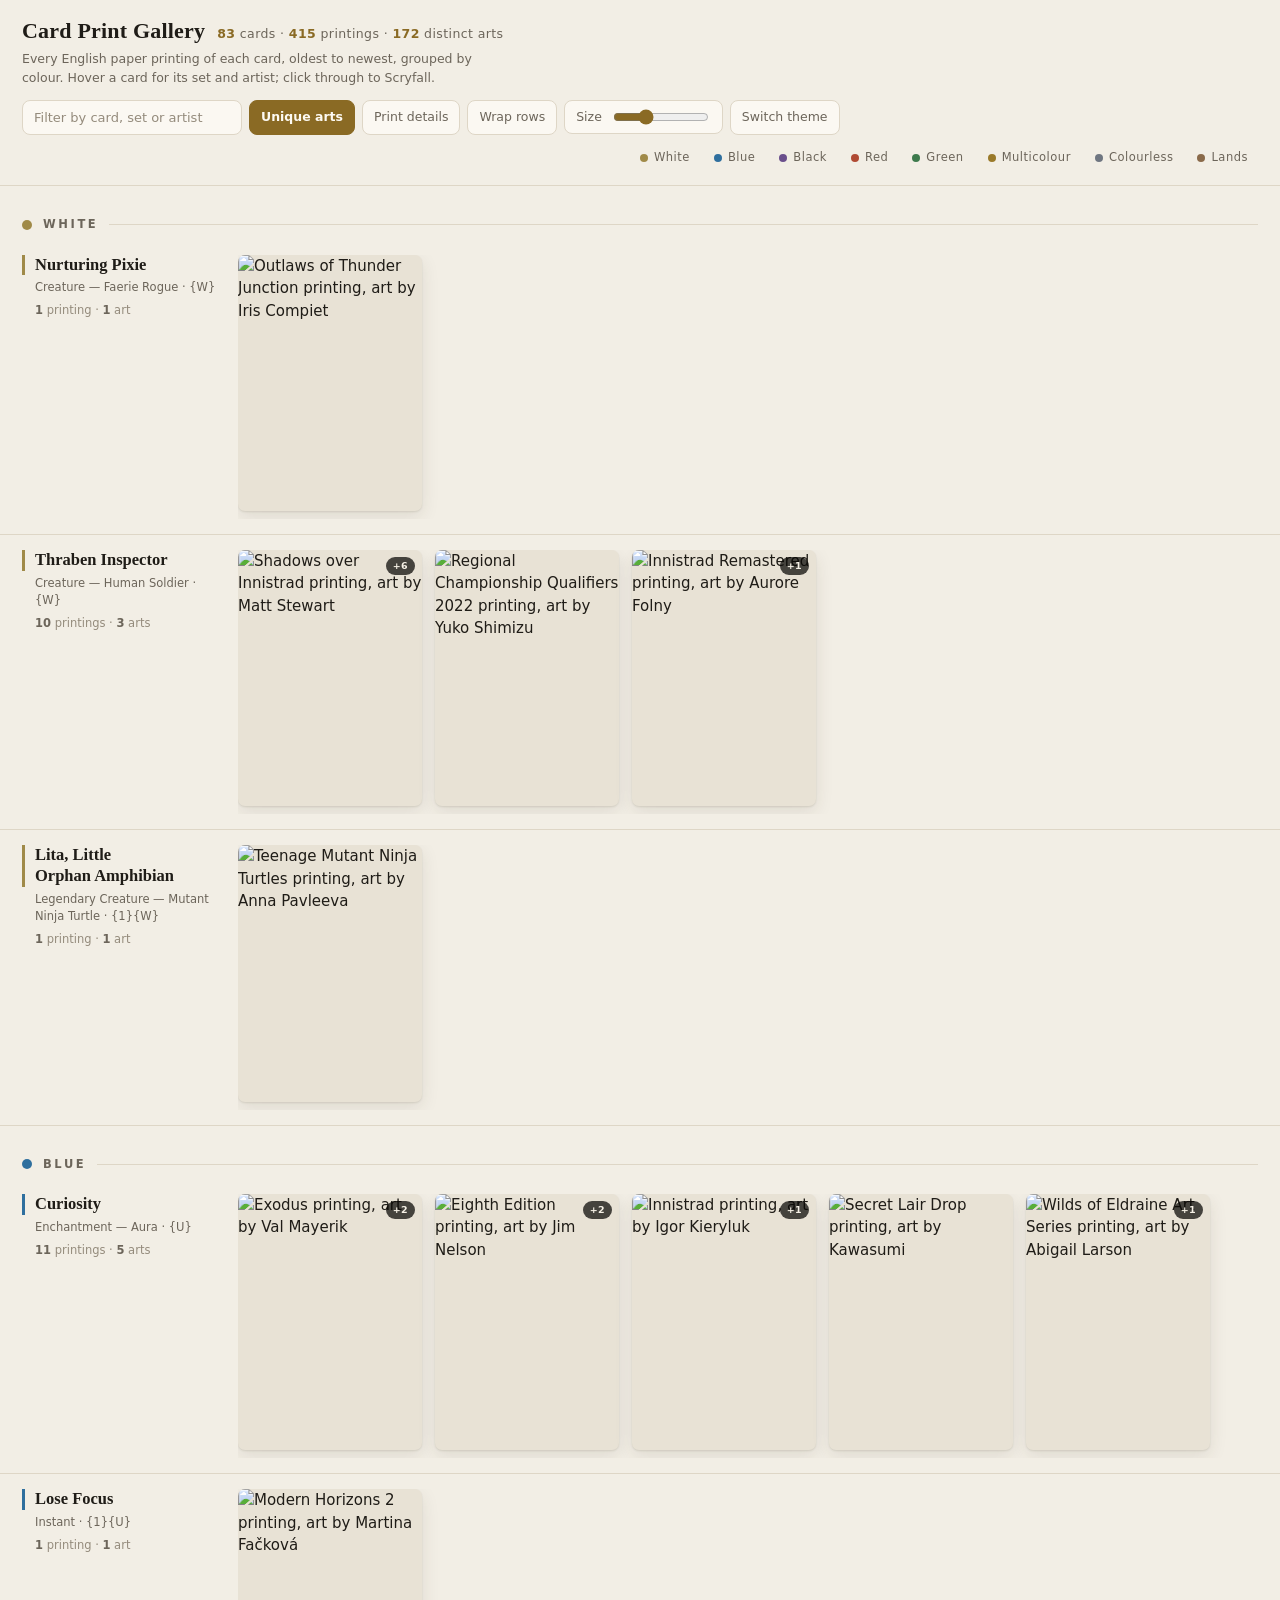
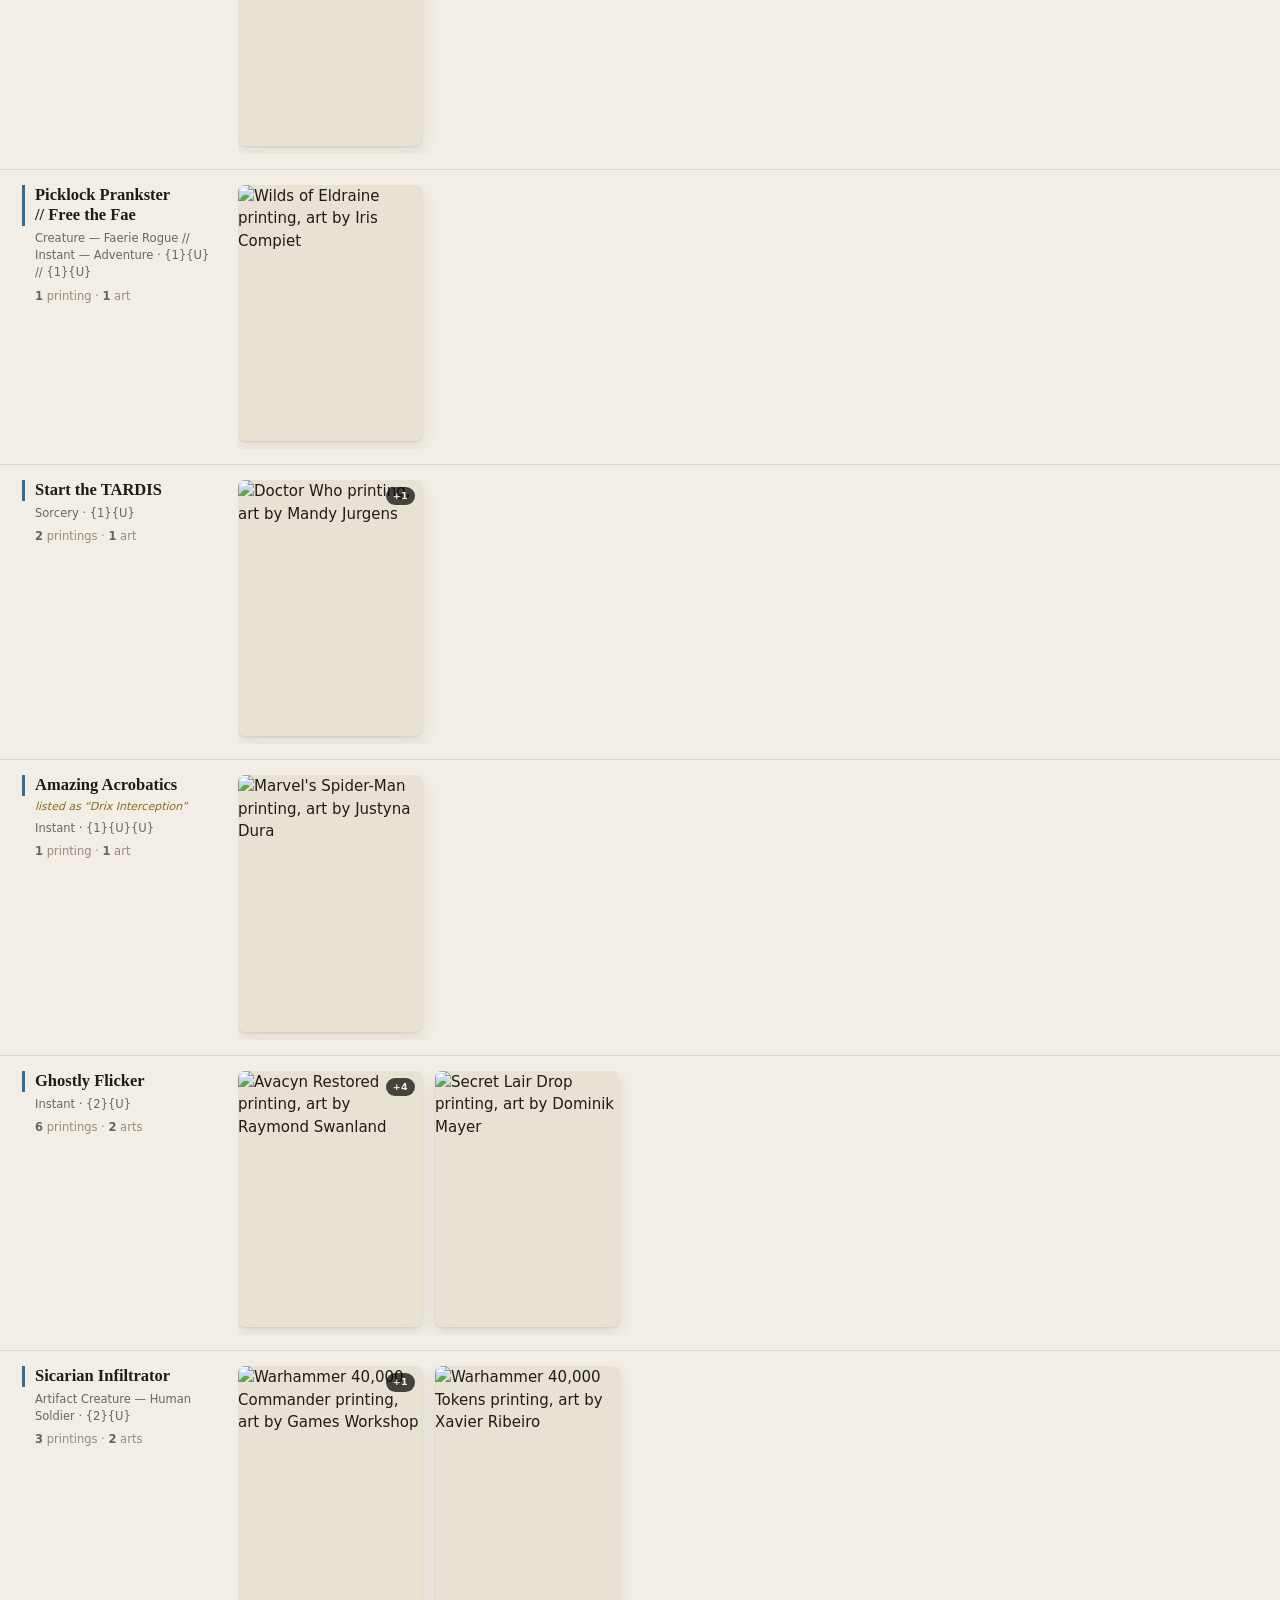
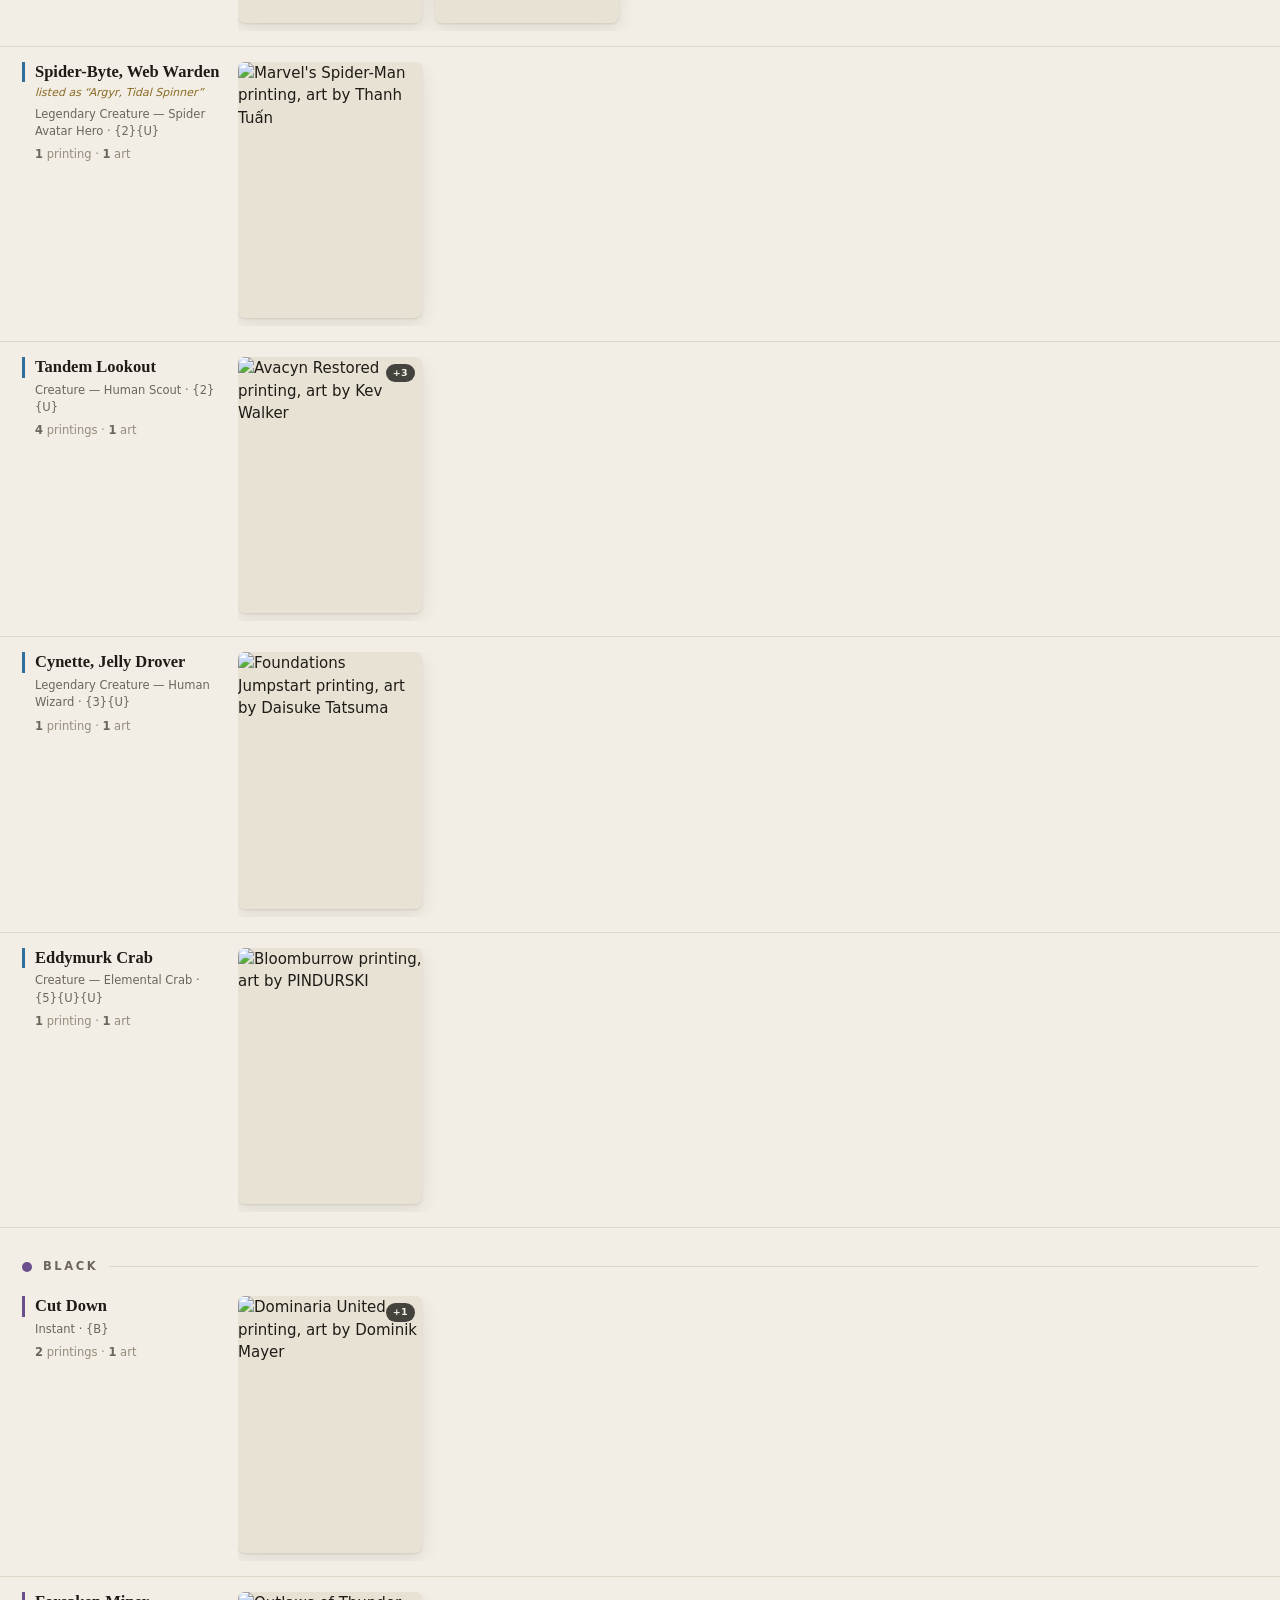
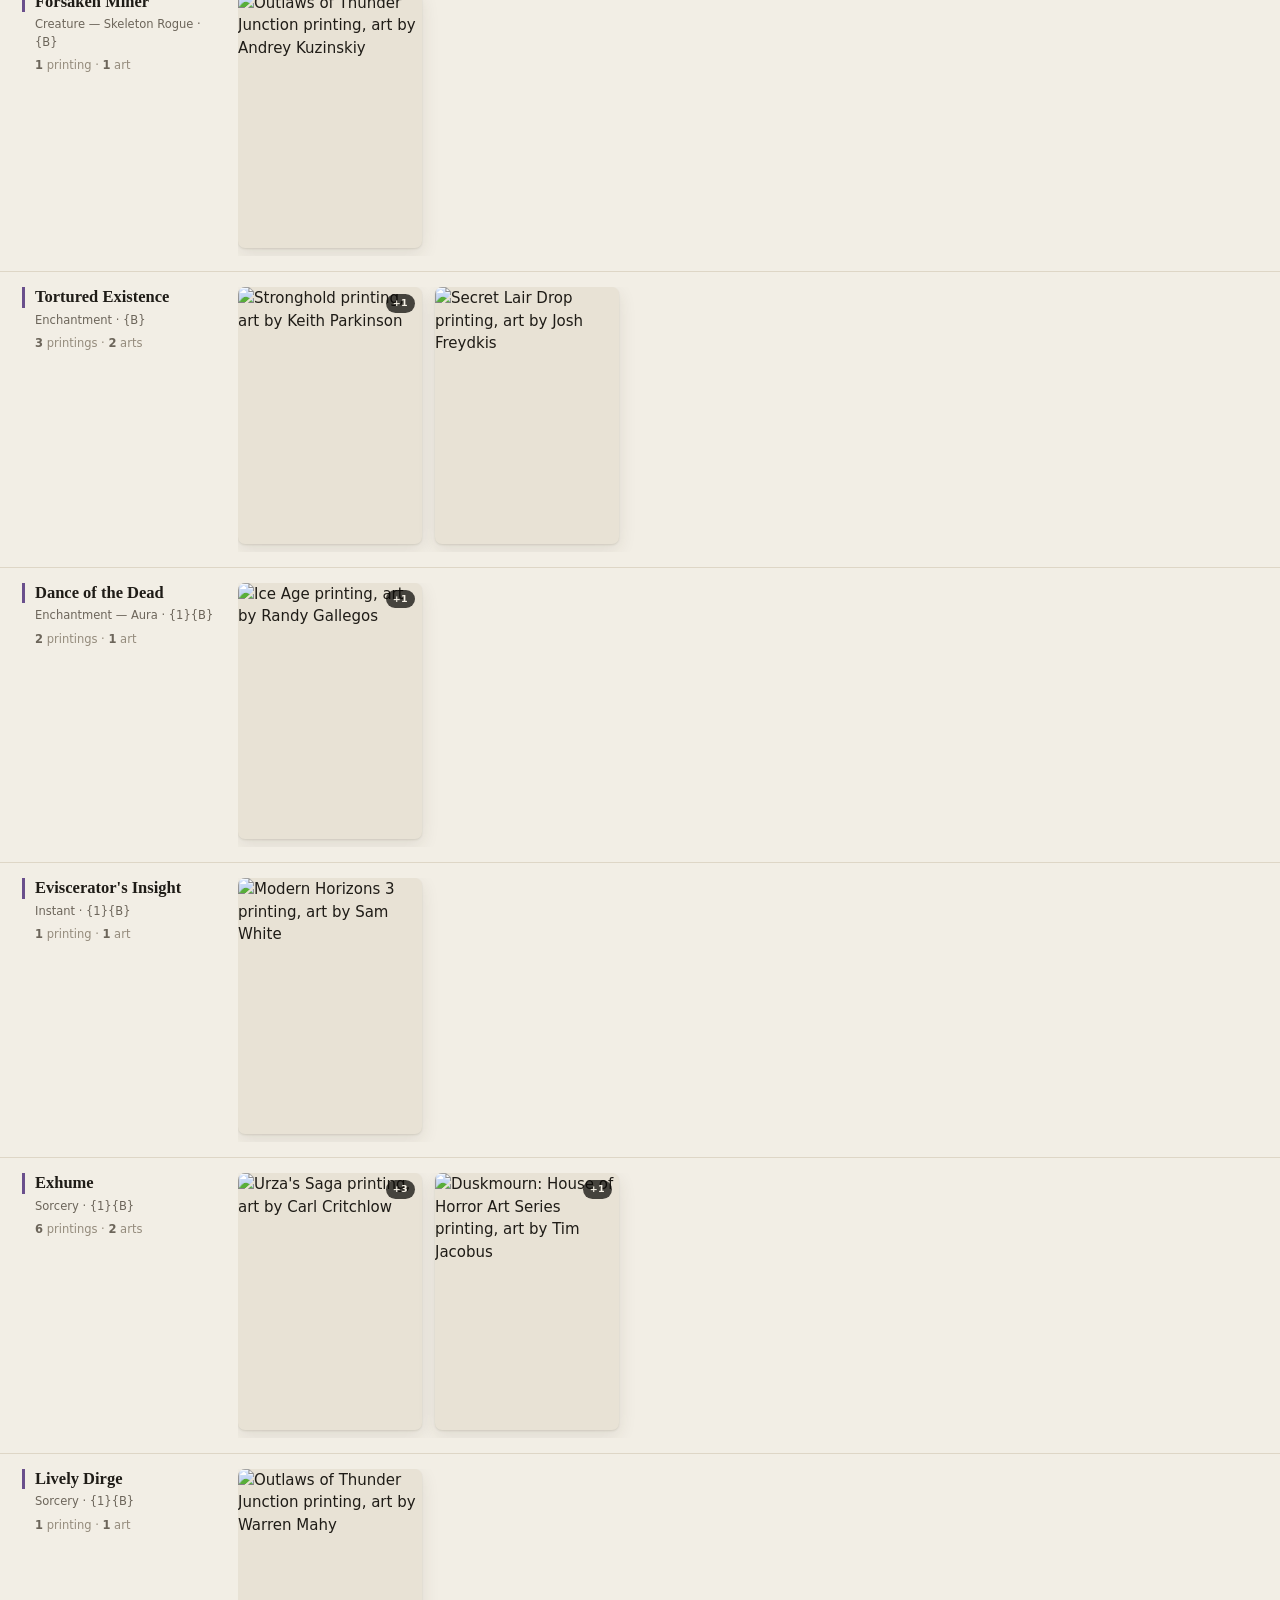
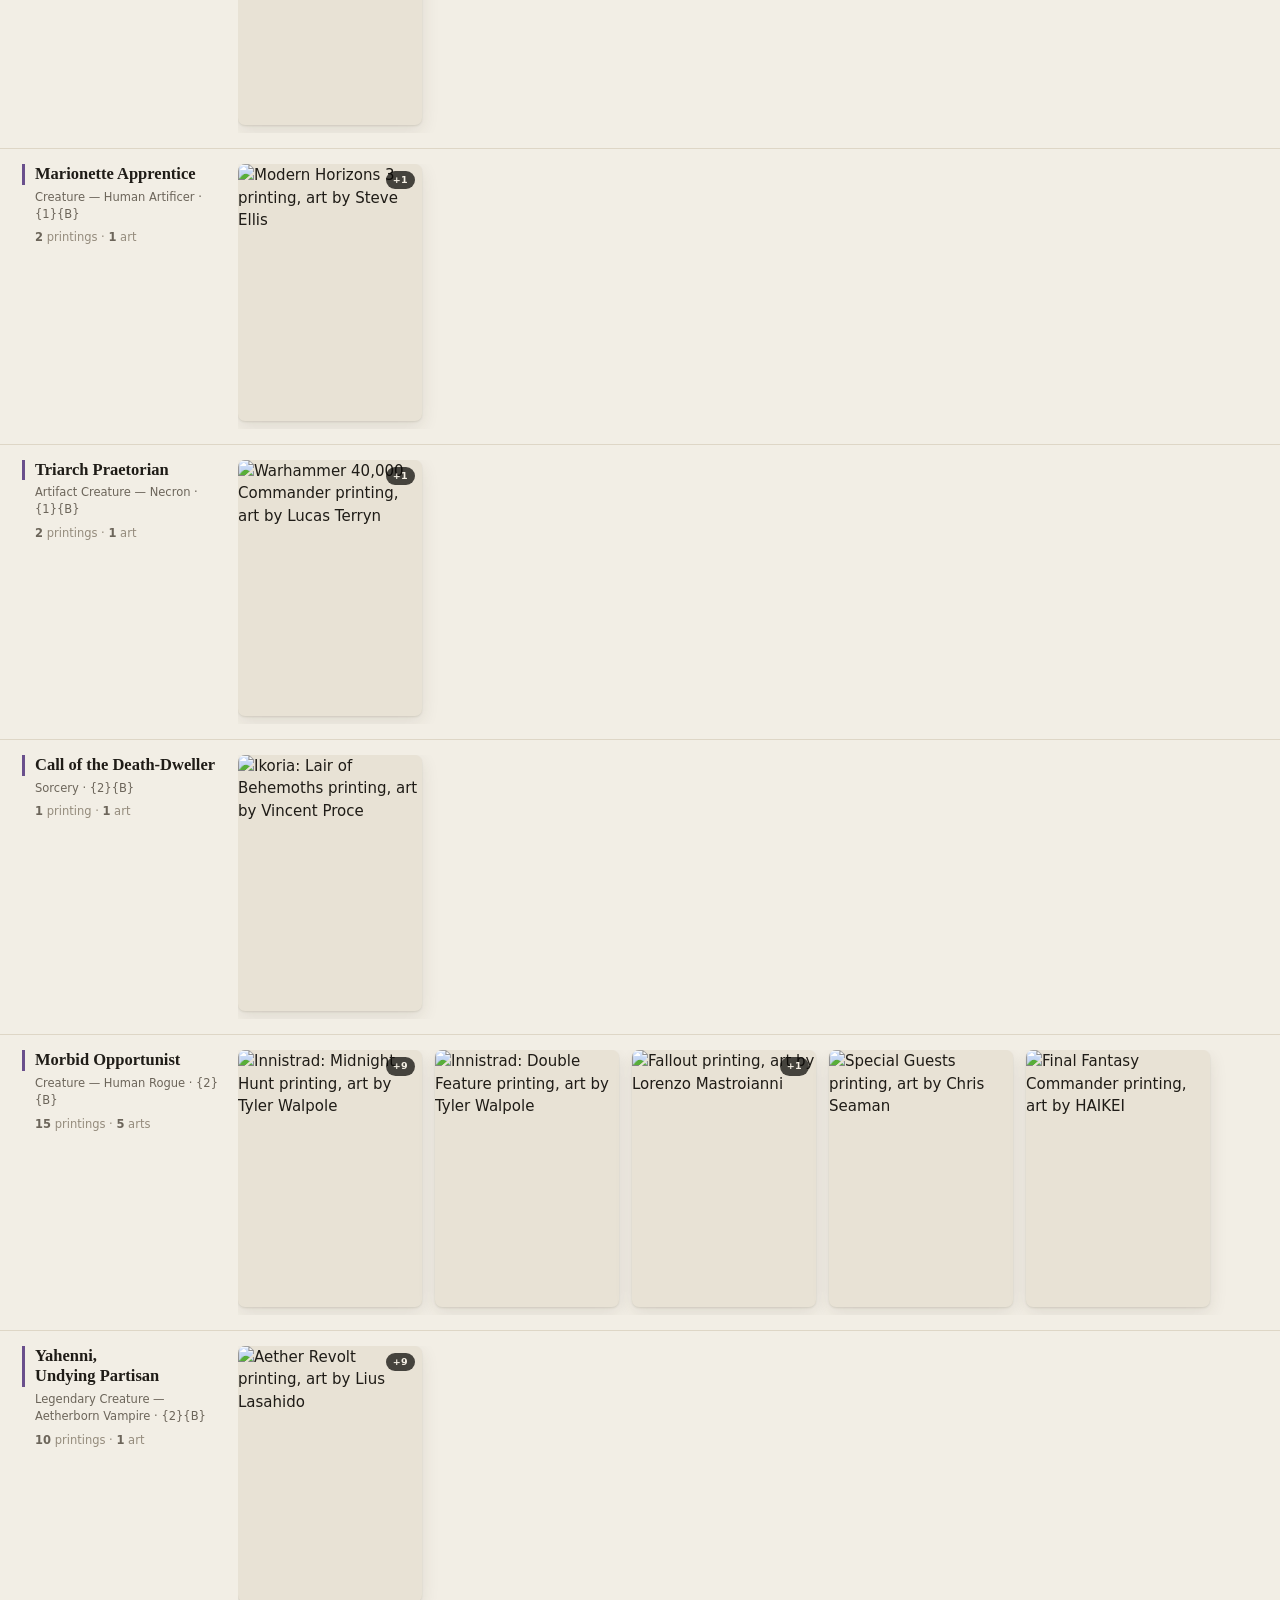
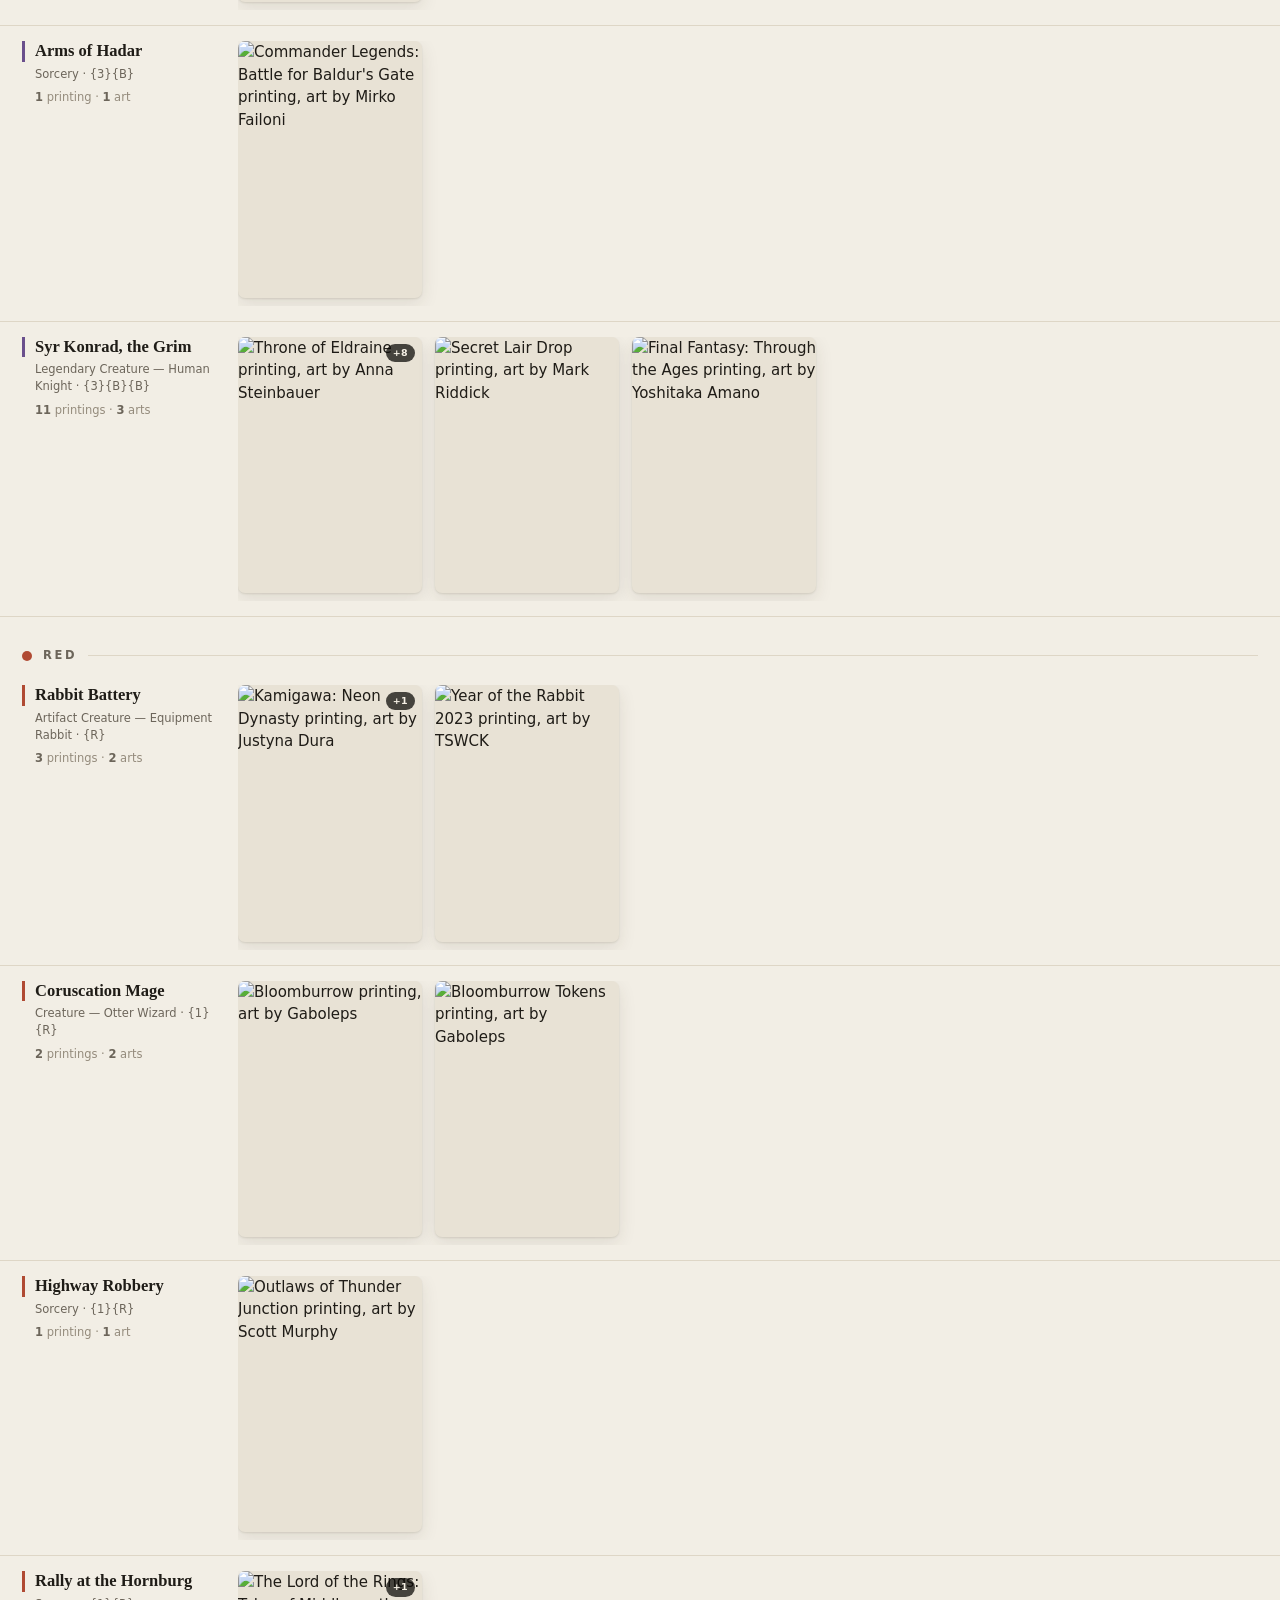
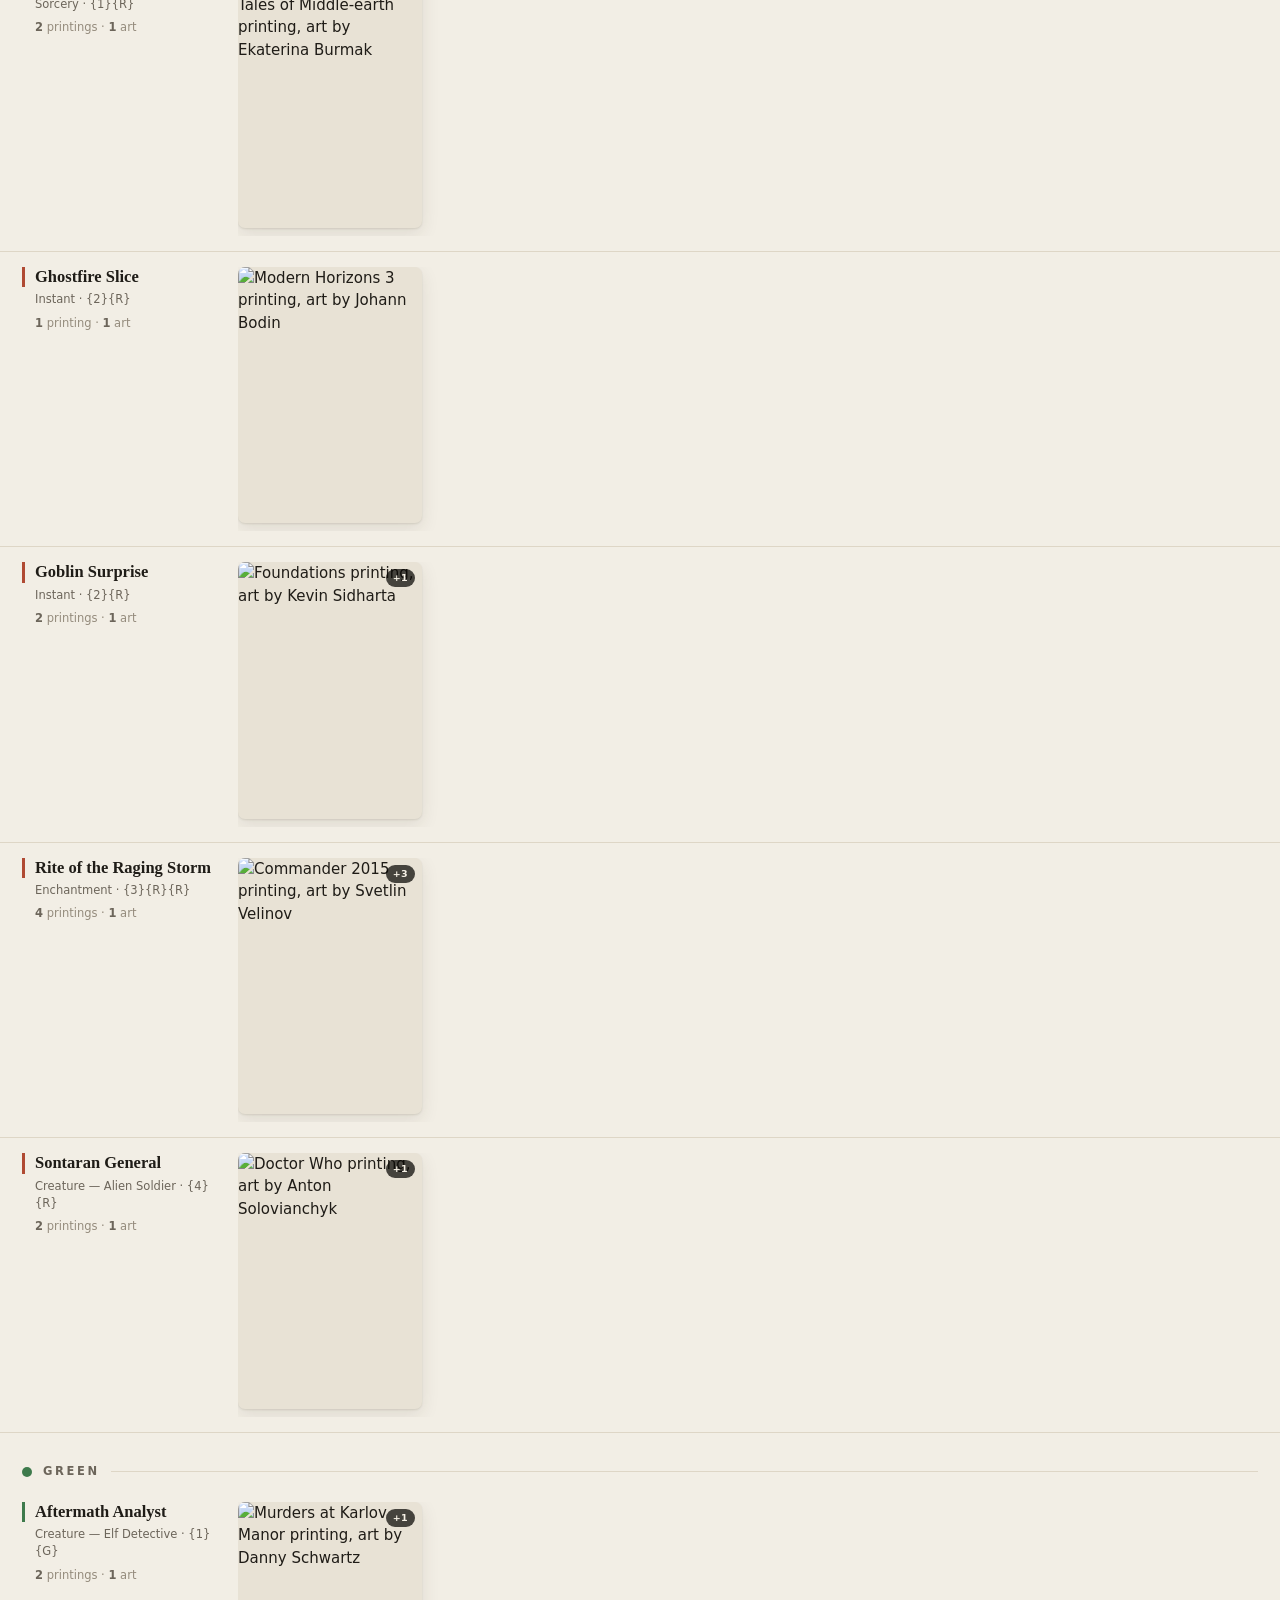
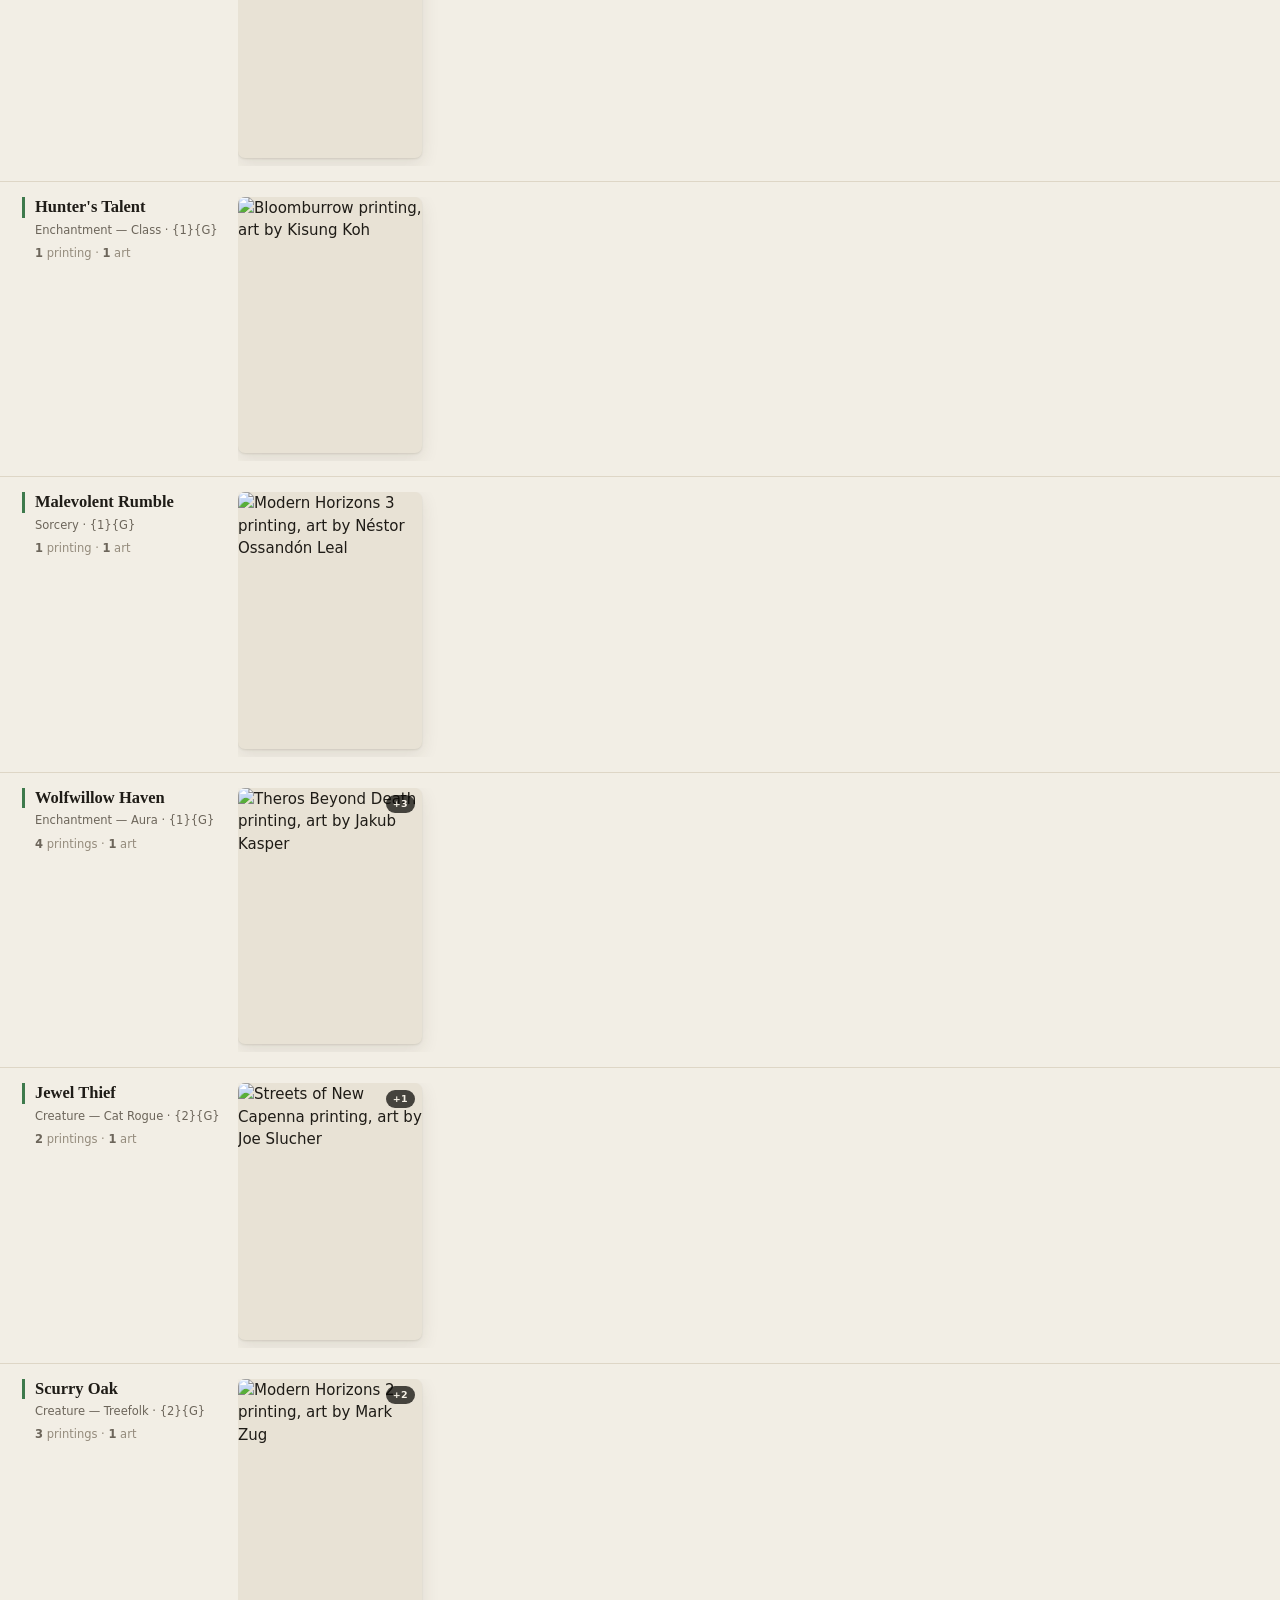
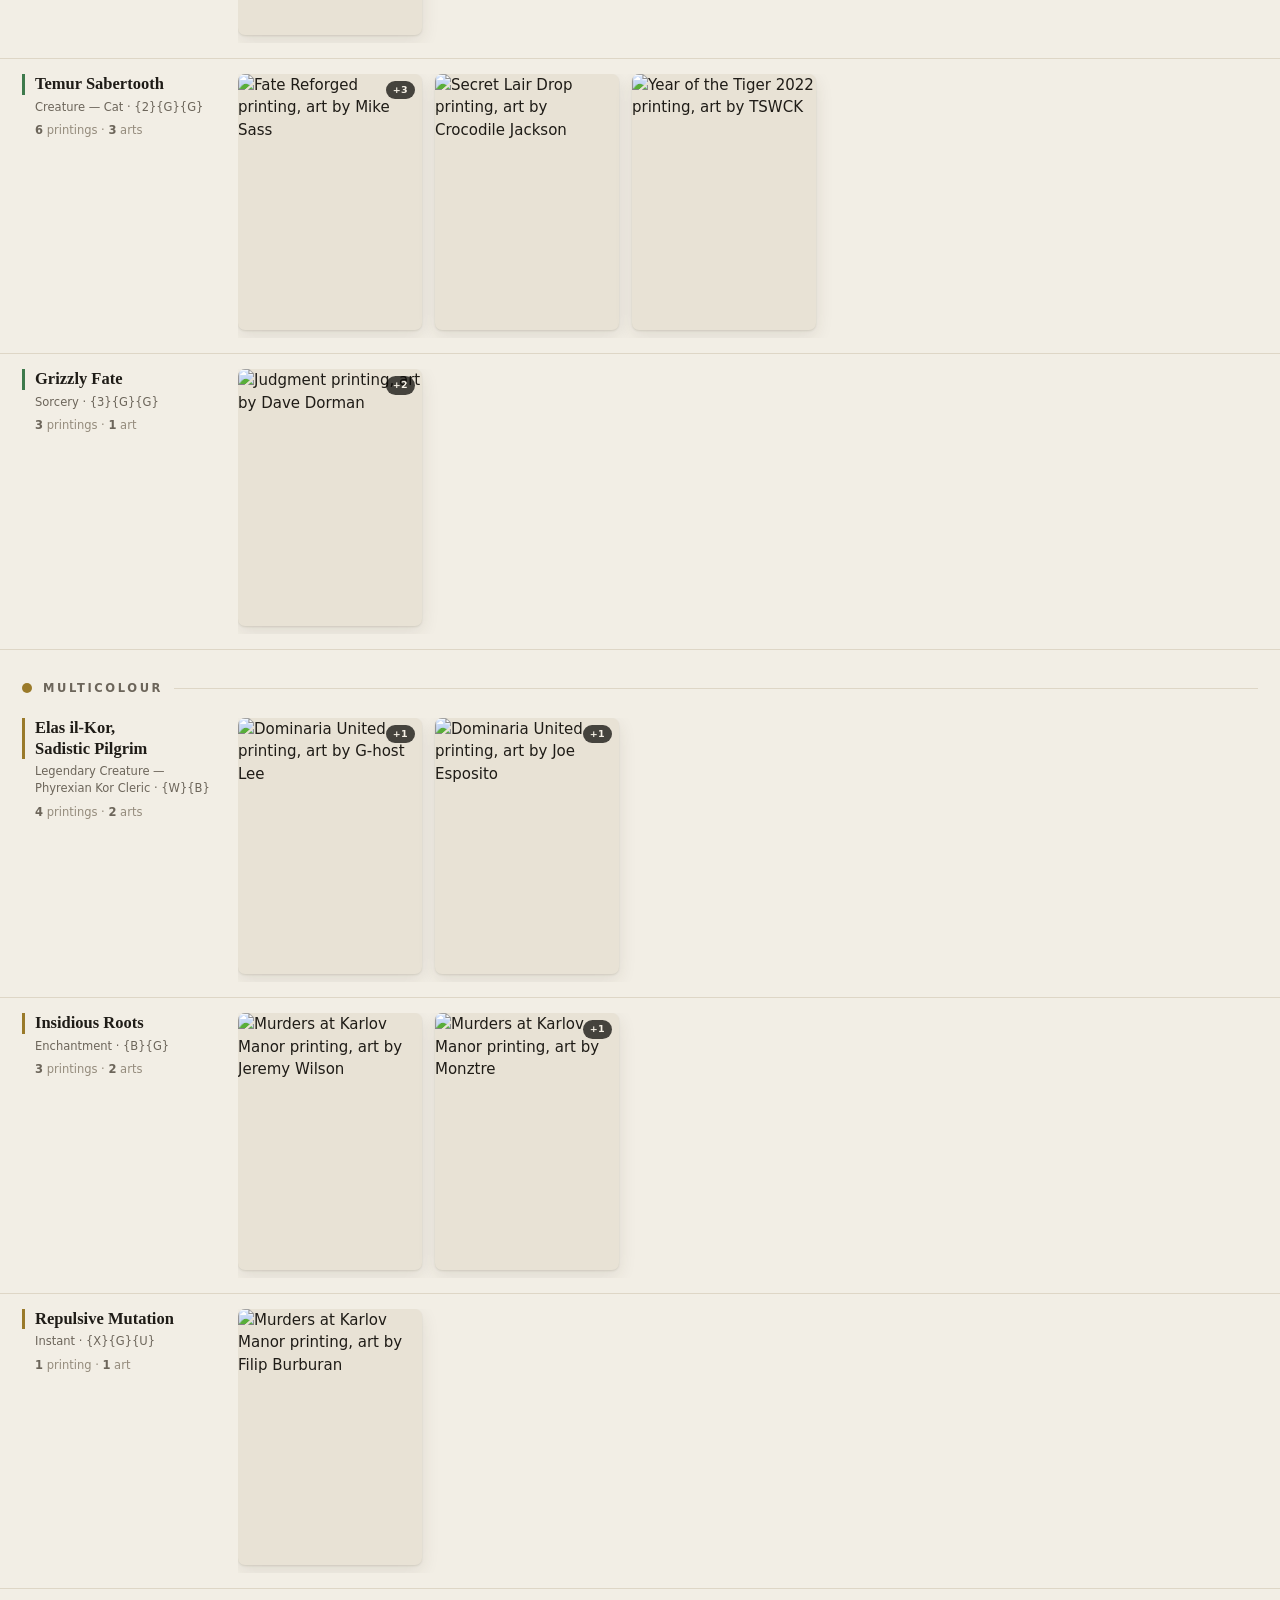
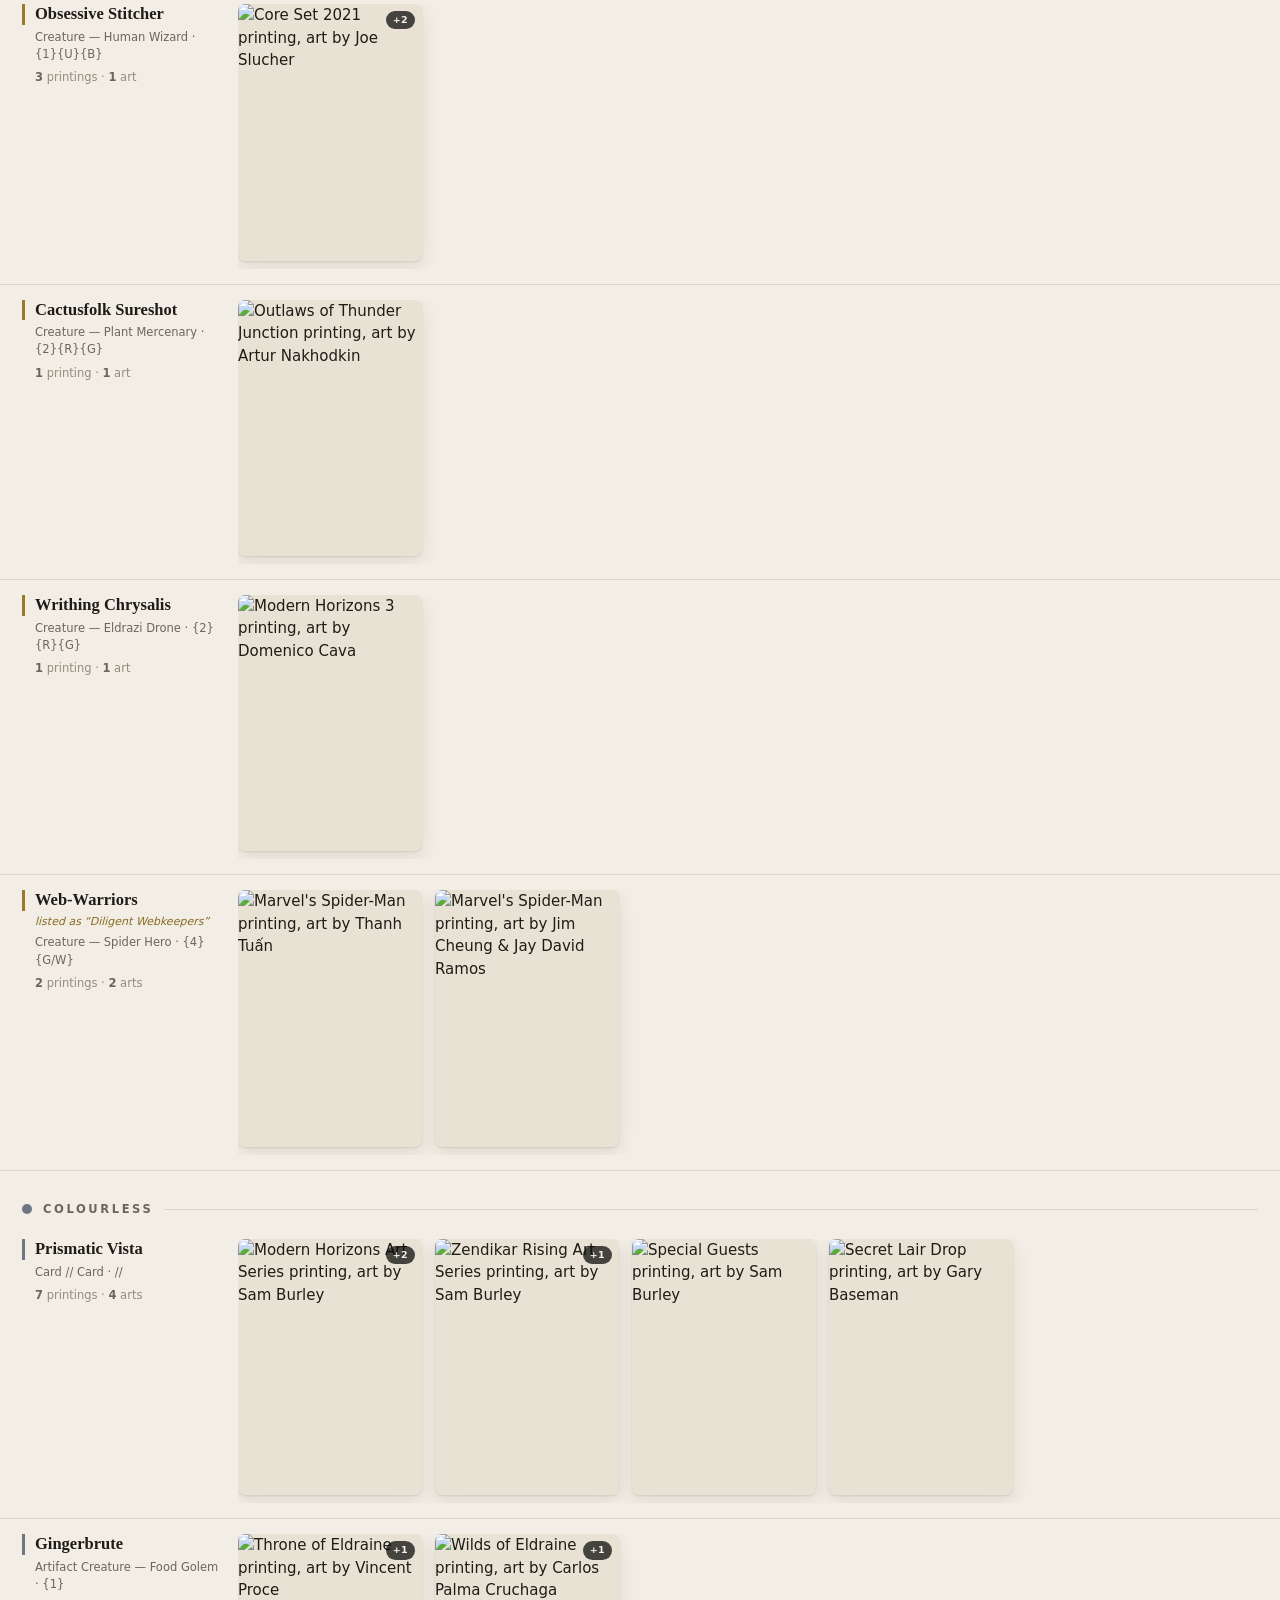
==== index.html @ 7e310cdd "split out parts of file" ====
<!doctype html>
<html lang="en">
<head>
<meta charset="utf-8">
<meta name="viewport" content="width=device-width,initial-scale=1">
<title>Card Print Gallery</title>
<link rel="stylesheet" href="styles.css">
<script type="module" src="js/main.js"></script>
</head>
<body>
<header class="bar">
  <div class="brand">
    <h1>Card Print Gallery</h1>
    <div class="tally" id="tally"></div>
  </div>
  <div class="lede">Every English paper printing of each card, oldest to newest, grouped by colour. Hover a card for its set and artist; click through to Scryfall.</div>
  <div class="controls">
    <input type="search" id="q" class="field" placeholder="Filter by card, set or artist" autocomplete="off" aria-label="Filter cards">
    <button class="tog" id="t-uniq" aria-pressed="true">Unique arts</button>
    <button class="tog" id="t-detail" aria-pressed="false">Print details</button>
    <button class="tog" id="t-wrap" aria-pressed="false">Wrap rows</button>
    <label class="sizer">Size <input type="range" id="size" min="112" max="340" value="184" aria-label="Card size"></label>
    <button class="tog" id="t-theme">Switch theme</button>
    <nav class="nav" id="nav" aria-label="Jump to colour"></nav>
  </div>
</header>
<main id="out"></main>
<div class="note" id="note"></div>
<footer>Card data and images from the <a href="https://scryfall.com">Scryfall</a> API; artwork &copy; Wizards of the Coast and the credited artists. Prices are indicative USD market values at build time.</footer>
</body>
</html>
---- styles.css ----
:root{
  --ground:#f2eee5; --panel:#fbf8f2; --sunk:#e8e2d5; --rule:#ded6c6;
  --ink:#1f1c17; --mid:#6c655a; --faint:#948b7c;
  --accent:#8a6a24; --accent-ink:#fdfaf3;
  --w:#a08a48; --u:#2f6f9e; --b:#6a4f8c; --r:#b04a33; --g:#3e7a4c;
  --m:#9a7a2a; --c:#6f7681; --l:#8a6a4a;
  --tile:184px; --shadow:0 1px 2px rgba(60,48,25,.12), 0 6px 18px rgba(60,48,25,.10);
}
@media (prefers-color-scheme: dark){
  :root:not([data-theme="light"]){
    --ground:#141310; --panel:#1c1a16; --sunk:#232019; --rule:#2f2b23;
    --ink:#efeadf; --mid:#a29a8a; --faint:#797263;
    --accent:#d2ab60; --accent-ink:#1b1710;
    --w:#e2d3a4; --u:#74b2df; --b:#ac8fd6; --r:#e08464; --g:#79c088;
    --m:#e0bd68; --c:#b3bcc7; --l:#c09a70;
    --shadow:0 1px 2px rgba(0,0,0,.5), 0 8px 22px rgba(0,0,0,.45);
  }
}
:root[data-theme="dark"]{
  --ground:#141310; --panel:#1c1a16; --sunk:#232019; --rule:#2f2b23;
  --ink:#efeadf; --mid:#a29a8a; --faint:#797263;
  --accent:#d2ab60; --accent-ink:#1b1710;
  --w:#e2d3a4; --u:#74b2df; --b:#ac8fd6; --r:#e08464; --g:#79c088;
  --m:#e0bd68; --c:#b3bcc7; --l:#c09a70;
  --shadow:0 1px 2px rgba(0,0,0,.5), 0 8px 22px rgba(0,0,0,.45);
}
*{box-sizing:border-box}
body{
  margin:0; background:var(--ground); color:var(--ink);
  font:15px/1.5 "Inter var",system-ui,-apple-system,"Segoe UI",sans-serif;
  font-variant-numeric:tabular-nums;
}
.serif{font-family:"Iowan Old Style","Palatino Linotype",Palatino,"Book Antiqua",Georgia,serif}

/* ---- masthead ---- */
.bar{
  position:sticky; top:0; z-index:30; background:var(--ground);
  border-bottom:1px solid var(--rule); padding:14px 22px 12px;
}
.brand{display:flex; align-items:baseline; gap:12px; flex-wrap:wrap}
h1{
  font-family:"Iowan Old Style","Palatino Linotype",Palatino,Georgia,serif;
  font-size:22px; font-weight:600; margin:0; letter-spacing:.2px; text-wrap:balance;
}
.tally{color:var(--mid); font-size:12.5px; letter-spacing:.4px}
.tally b{color:var(--accent); font-weight:600}
.lede{color:var(--mid); font-size:12.5px; margin-top:3px; max-width:62ch}

.controls{display:flex; flex-wrap:wrap; gap:7px; align-items:center; margin-top:12px}
.field{
  background:var(--panel); border:1px solid var(--rule); color:var(--ink);
  border-radius:8px; padding:7px 11px; font:inherit; font-size:13px; width:220px; outline:none;
}
.field::placeholder{color:var(--faint)}
.field:focus-visible{border-color:var(--accent); box-shadow:0 0 0 3px color-mix(in srgb,var(--accent) 22%,transparent)}
.tog{
  background:var(--panel); border:1px solid var(--rule); color:var(--mid);
  border-radius:8px; padding:7px 11px; font:inherit; font-size:12.5px;
  cursor:pointer; white-space:nowrap;
}
.tog:hover{color:var(--ink); border-color:var(--faint)}
.tog[aria-pressed="true"]{background:var(--accent); border-color:var(--accent); color:var(--accent-ink); font-weight:600}
.tog:focus-visible{outline:2px solid var(--accent); outline-offset:2px}
.sizer{display:flex; gap:9px; align-items:center; background:var(--panel);
  border:1px solid var(--rule); border-radius:8px; padding:6px 11px; font-size:12.5px; color:var(--mid)}
input[type=range]{accent-color:var(--accent); width:96px}
.nav{display:flex; gap:4px; flex-wrap:wrap; margin-left:auto}
.nav a{
  text-decoration:none; font-size:11.5px; letter-spacing:.5px; padding:6px 9px;
  border-radius:7px; color:var(--mid); border:1px solid transparent;
  display:flex; align-items:center; gap:6px;
}
.nav a:hover{color:var(--ink); border-color:var(--rule); background:var(--panel)}
.pip{width:8px; height:8px; border-radius:50%; flex:none}

/* ---- colour sections ---- */
.sect{
  display:flex; align-items:center; gap:11px; margin:0; padding:30px 22px 6px;
  font-size:11.5px; font-weight:600; letter-spacing:2.6px; text-transform:uppercase; color:var(--mid);
}
.sect::after{content:""; flex:1; height:1px; background:var(--rule)}
.sect .pip{width:10px; height:10px}

/* ---- rows ---- */
.row{
  display:grid; grid-template-columns:198px 1fr; gap:18px;
  padding:15px 22px; border-bottom:1px solid var(--rule); align-items:start;
}
.rail{position:sticky; top:126px}
.title{
  font-family:"Iowan Old Style","Palatino Linotype",Palatino,Georgia,serif;
  font-size:16.5px; line-height:1.25; font-weight:600;
  border-left:3px solid var(--hue); padding-left:10px; text-wrap:balance;
}
.aka{color:var(--accent); font-size:11px; padding-left:13px; margin-top:3px; font-style:italic}
.sub{color:var(--mid); font-size:11.5px; padding-left:13px; margin-top:4px}
.count{color:var(--faint); font-size:11.5px; padding-left:13px; margin-top:6px}
.count b{color:var(--mid); font-weight:600}

.strip{
  display:flex; gap:13px; overflow-x:auto; padding-bottom:8px;
  scrollbar-width:thin; scrollbar-color:var(--rule) transparent;
}
.strip::-webkit-scrollbar{height:9px}
.strip::-webkit-scrollbar-thumb{background:var(--rule); border-radius:5px}
body.wrapped .strip{flex-wrap:wrap; overflow-x:visible}

.card{
  flex:none; width:var(--tile); text-decoration:none; color:inherit; display:block;
  border-radius:9px;
}
.card:focus-visible{outline:2px solid var(--accent); outline-offset:3px}
.shot{position:relative; border-radius:calc(var(--tile)/26); overflow:hidden;
  background:var(--sunk); box-shadow:var(--shadow); aspect-ratio:488/680}
.shot img{width:100%; height:100%; display:block; object-fit:cover}
.card:hover .shot{transform:translateY(-3px)}
.shot{transition:transform .14s ease}
@media (prefers-reduced-motion:reduce){.shot{transition:none} .card:hover .shot{transform:none}}

/* hover plate — carries the facts when captions are hidden */
.plate{
  position:absolute; inset:auto 0 0 0; padding:16px 9px 7px;
  background:linear-gradient(to top,rgba(8,6,3,.93),rgba(8,6,3,.72) 55%,transparent);
  color:#f6f1e6; opacity:0; transition:opacity .13s ease; pointer-events:none;
  font-size:11px; line-height:1.35;
}
.card:hover .plate, .card:focus-visible .plate{opacity:1}
body.detailed .plate{display:none}
.plate .p1{font-weight:600; display:flex; gap:6px; align-items:baseline}
.plate .p1 em{font-style:normal; color:#c9bfab; font-weight:400}
.plate .p2{color:#c9bfab; overflow:hidden; text-overflow:ellipsis; white-space:nowrap}

/* caption block — off by default */
.cap{display:none}
body.detailed .cap{display:block; margin-top:7px}
.cap .c1{font-size:12px; font-weight:600; display:flex; gap:6px; align-items:baseline}
.cap .c1 em{font-style:normal; color:var(--faint); font-weight:400}
.cap .c1 .price{margin-left:auto; color:var(--faint); font-weight:400}
.cap .c2, .cap .c3{font-size:10.5px; color:var(--mid); white-space:nowrap; overflow:hidden; text-overflow:ellipsis}
.cap .c3{color:var(--faint)}
.chips{display:flex; gap:3px; flex-wrap:wrap; margin-top:5px}
.chip{
  font-size:9px; letter-spacing:.6px; text-transform:uppercase; padding:2px 5px;
  border-radius:4px; background:var(--sunk); color:var(--mid); border:1px solid var(--rule);
}
.chip.art{background:transparent; border-color:var(--hue); color:var(--hue)}
.dupes{font-size:10.5px; color:var(--faint); margin-top:4px}
body:not(.detailed) .dupes{display:none}
.stack{
  position:absolute; top:7px; right:7px; font-size:9.5px; font-weight:600;
  background:rgba(8,6,3,.72); color:#f6f1e6; border-radius:20px; padding:2px 7px;
  letter-spacing:.3px;
}
body.detailed .stack{display:none}
body.allprints .stack{display:none}

.note{padding:24px 22px 8px; color:var(--mid); font-size:12.5px; max-width:70ch}
.note code{color:var(--r); background:var(--panel); border:1px solid var(--rule);
  padding:1px 6px; border-radius:5px; font-size:11.5px}
footer{padding:10px 22px 56px; color:var(--faint); font-size:11.5px; max-width:70ch}
footer a{color:var(--mid)}
.blank{padding:44px 22px; color:var(--mid)}
@media(max-width:760px){
  .row{grid-template-columns:1fr; gap:9px}
  .rail{position:static}
  .nav{margin-left:0}
  .field{width:100%}
}
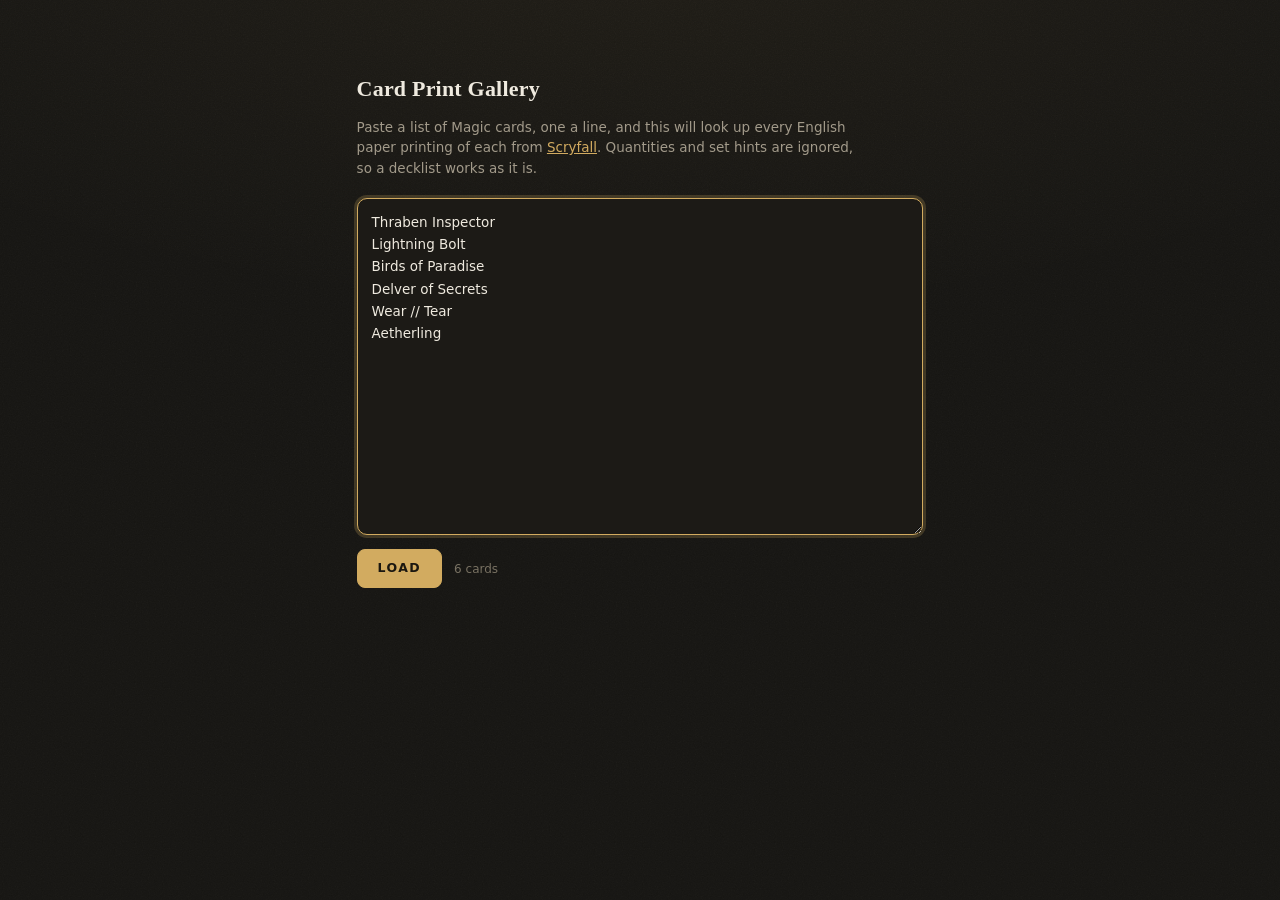
==== commit a5281a3e: "make it dynamiclly load a set" ====
--- a/index.html
+++ b/index.html
@@ -4,28 +4,85 @@
 <meta charset="utf-8">
 <meta name="viewport" content="width=device-width,initial-scale=1">
 <title>Card Print Gallery</title>
+<!-- Scryfall's own CSP guidance, narrowed to what this page actually touches:
+     the API is reached with fetch (connect-src), card images and set symbols
+     come off the *.scryfall.io asset origins, and the symbols are fetched as
+     well as drawn, so that host needs both. 'unsafe-inline' is for style
+     attributes on generated markup, not for a stylesheet. -->
+<meta http-equiv="Content-Security-Policy" content="
+  default-src 'none';
+  connect-src 'self' https://api.scryfall.com https://*.scryfall.io;
+  img-src 'self' https://*.scryfall.io data:;
+  script-src 'self';
+  style-src 'self' 'unsafe-inline';
+  base-uri 'none';
+  form-action 'none'">
 <link rel="stylesheet" href="styles.css">
 <script type="module" src="js/main.js"></script>
 </head>
-<body>
+<body data-view="list" data-state="idle">
+<!-- referenced by set symbols printed at uncommon; SVG fill takes a paint
+     server like this but not a CSS gradient -->
+<svg width="0" height="0" aria-hidden="true" focusable="false" style="position:absolute">
+  <defs>
+    <linearGradient id="silver" x1="0" y1="0" x2="1" y2="0">
+      <stop offset="0" stop-color="#5f686e"/>
+      <stop offset=".22" stop-color="#8e989f"/>
+      <stop offset=".5" stop-color="#dfe6ea"/>
+      <stop offset=".78" stop-color="#8e989f"/>
+      <stop offset="1" stop-color="#5f686e"/>
+    </linearGradient>
+  </defs>
+</svg>
+
+<section class="setup" id="view-list" aria-label="Card list">
+  <h1>Card Print Gallery</h1>
+  <p class="lede">Paste a list of Magic cards, one a line, and this will look up
+    every English paper printing of each from <a href="https://scryfall.com">Scryfall</a>.
+    Quantities and set hints are ignored, so a decklist works as it is.</p>
+  <textarea id="list" class="paste" rows="14" spellcheck="false" autocomplete="off"
+    aria-label="Card names, one a line"
+    placeholder="Thraben Inspector&#10;4 Lightning Bolt&#10;Birds of Paradise (rvr) 172"></textarea>
+  <div class="setup-bar">
+    <button class="go" id="load">Load</button>
+    <span class="count" id="count"></span>
+  </div>
+  <div class="progress" id="progress">
+    <div class="track"><div class="fill" id="bar"></div></div>
+    <div class="phase" id="phase"></div>
+  </div>
+  <div class="report" id="report"></div>
+  <div class="setup-bar" id="after">
+    <button class="go" id="go-on">Continue</button>
+    <span class="count">Load again after editing the list, or carry on with what was found.</span>
+  </div>
+</section>
+
 <header class="bar">
   <div class="brand">
     <h1>Card Print Gallery</h1>
     <div class="tally" id="tally"></div>
+    <button class="tog chev" id="t-bar" aria-expanded="true" aria-controls="controls"
+      aria-label="Hide controls" title="Hide controls">
+      <svg class="i" viewBox="0 0 24 24" aria-hidden="true"><path d="M5 8.5 12 15.5 19 8.5"/></svg>
+    </button>
   </div>
-  <div class="lede">Every English paper printing of each card, oldest to newest, grouped by colour. Hover a card for its set and artist; click through to Scryfall.</div>
-  <div class="controls">
+  <div class="controls" id="controls">
+    <button class="tog" id="edit">
+      <svg class="i" viewBox="0 0 24 24" aria-hidden="true">
+        <path d="M4 20h4.1L19.3 8.8a2.1 2.1 0 0 0-3-3L5.1 17V20Z"/>
+        <path d="M13.8 7.3l3 3"/>
+      </svg>Edit list</button>
     <input type="search" id="q" class="field" placeholder="Filter by card, set or artist" autocomplete="off" aria-label="Filter cards">
     <button class="tog" id="t-uniq" aria-pressed="true">Unique arts</button>
     <button class="tog" id="t-detail" aria-pressed="false">Print details</button>
     <button class="tog" id="t-wrap" aria-pressed="false">Wrap rows</button>
     <label class="sizer">Size <input type="range" id="size" min="112" max="340" value="184" aria-label="Card size"></label>
-    <button class="tog" id="t-theme">Switch theme</button>
     <nav class="nav" id="nav" aria-label="Jump to colour"></nav>
   </div>
 </header>
 <main id="out"></main>
 <div class="note" id="note"></div>
-<footer>Card data and images from the <a href="https://scryfall.com">Scryfall</a> API; artwork &copy; Wizards of the Coast and the credited artists. Prices are indicative USD market values at build time.</footer>
+<footer>Card data and images from the <a href="https://scryfall.com">Scryfall</a> API; artwork &copy; Wizards of the Coast and the credited artists. Prices are indicative USD market values.</footer>
 </body>
 </html>
--- a/styles.css
+++ b/styles.css
@@ -1,50 +1,135 @@
 :root{
-  --ground:#f2eee5; --panel:#fbf8f2; --sunk:#e8e2d5; --rule:#ded6c6;
-  --ink:#1f1c17; --mid:#6c655a; --faint:#948b7c;
-  --accent:#8a6a24; --accent-ink:#fdfaf3;
-  --w:#a08a48; --u:#2f6f9e; --b:#6a4f8c; --r:#b04a33; --g:#3e7a4c;
-  --m:#9a7a2a; --c:#6f7681; --l:#8a6a4a;
-  --tile:184px; --shadow:0 1px 2px rgba(60,48,25,.12), 0 6px 18px rgba(60,48,25,.10);
-}
-@media (prefers-color-scheme: dark){
-  :root:not([data-theme="light"]){
-    --ground:#141310; --panel:#1c1a16; --sunk:#232019; --rule:#2f2b23;
-    --ink:#efeadf; --mid:#a29a8a; --faint:#797263;
-    --accent:#d2ab60; --accent-ink:#1b1710;
-    --w:#e2d3a4; --u:#74b2df; --b:#ac8fd6; --r:#e08464; --g:#79c088;
-    --m:#e0bd68; --c:#b3bcc7; --l:#c09a70;
-    --shadow:0 1px 2px rgba(0,0,0,.5), 0 8px 22px rgba(0,0,0,.45);
-  }
-}
-:root[data-theme="dark"]{
+  color-scheme:dark;
   --ground:#141310; --panel:#1c1a16; --sunk:#232019; --rule:#2f2b23;
   --ink:#efeadf; --mid:#a29a8a; --faint:#797263;
   --accent:#d2ab60; --accent-ink:#1b1710;
   --w:#e2d3a4; --u:#74b2df; --b:#ac8fd6; --r:#e08464; --g:#79c088;
   --m:#e0bd68; --c:#b3bcc7; --l:#c09a70;
-  --shadow:0 1px 2px rgba(0,0,0,.5), 0 8px 22px rgba(0,0,0,.45);
+  --tile:184px; --shadow:0 1px 2px rgba(0,0,0,.5), 0 8px 22px rgba(0,0,0,.45);
+  --shadow-lift:0 6px 14px rgba(0,0,0,.55), 0 20px 44px rgba(0,0,0,.55);
+  /* rarity, as printed on the set symbol. Scryfall ships one flat SVG per set
+     rather than a symbol per rarity, so uncommon fakes its silver foil with a
+     horizontal sheen (the #silver gradient in index.html). */
+  --mythic:#d0561f; --rare:#c2a02c; --common:#171310; --special:#8b5fbf;
+
+  /* A still field of grain, so the ground reads as a surface rather than a
+     flat fill. fractalNoise gives an even film grain; stitchTiles makes the
+     tile seamless, so nothing seams at the 160px repeat. */
+  --grain:url("data:image/svg+xml,%3Csvg xmlns='http://www.w3.org/2000/svg' width='160' height='160'%3E%3Cfilter id='g'%3E%3CfeTurbulence type='fractalNoise' baseFrequency='.85' numOctaves='3' stitchTiles='stitch'/%3E%3CfeColorMatrix type='saturate' values='0'/%3E%3C/filter%3E%3Crect width='100%25' height='100%25' filter='url(%23g)' opacity='.05'/%3E%3C/svg%3E");
+  /* barely-there lift from above, so the field has somewhere to fall away to */
+  --cast:radial-gradient(120% 70% at 50% -8%, rgba(210,171,96,.055), transparent 62%);
 }
 *{box-sizing:border-box}
+/* The environment is pinned to the viewport, not the document, so it holds
+   still while the page scrolls over it. */
+html{
+  background-color:var(--ground);
+  background-image:var(--grain), var(--cast);
+  background-attachment:fixed;
+}
 body{
-  margin:0; background:var(--ground); color:var(--ink);
+  margin:0; background:transparent; color:var(--ink);
   font:15px/1.5 "Inter var",system-ui,-apple-system,"Segoe UI",sans-serif;
   font-variant-numeric:tabular-nums;
 }
 .serif{font-family:"Iowan Old Style","Palatino Linotype",Palatino,"Book Antiqua",Georgia,serif}
 
+/* ---- views ---- */
+/* One document, two states: the list you paste into, and the gallery it
+   builds. The gallery keeps its scroll position and its controls while you go
+   back to the list, so editing is a detour rather than a reload. */
+body[data-view="list"] .bar,
+body[data-view="list"] main,
+body[data-view="list"] .note,
+body[data-view="list"] footer,
+body[data-view="gallery"] .setup{display:none}
+
+/* ---- the list ---- */
+.setup{max-width:64ch; margin:0 auto; padding:8vh 22px 64px}
+.lede{color:var(--mid); font-size:13.5px; margin:12px 0 20px; max-width:58ch}
+.lede a{color:var(--accent)}
+.paste{
+  display:block; width:100%; resize:vertical;
+  background:var(--panel); border:1px solid var(--rule); border-radius:10px;
+  color:var(--ink); font:inherit; font-size:13.5px; line-height:1.65;
+  padding:12px 14px; outline:none;
+}
+.paste::placeholder{color:var(--faint)}
+.paste:focus-visible{border-color:var(--accent); box-shadow:0 0 0 3px color-mix(in srgb,var(--accent) 22%,transparent)}
+.paste:disabled{color:var(--mid); cursor:default}
+
+.setup-bar{display:flex; gap:12px; align-items:center; flex-wrap:wrap; margin-top:14px}
+.go{
+  background:var(--accent); border:1px solid var(--accent); color:var(--accent-ink);
+  border-radius:8px; padding:9px 20px; font:inherit; font-size:12.5px; font-weight:600;
+  letter-spacing:1.4px; text-transform:uppercase; cursor:pointer;
+}
+.go:hover:not(:disabled){filter:brightness(1.08)}
+.go:disabled{opacity:.5; cursor:default}
+.go:focus-visible{outline:2px solid var(--accent); outline-offset:3px}
+.count{color:var(--faint); font-size:12px}
+
+/* ---- progress ---- */
+.progress{margin-top:20px}
+body[data-state="idle"] .progress{display:none}
+.track{height:5px; border-radius:3px; background:var(--sunk); overflow:hidden}
+.fill{height:100%; width:0; background:var(--accent); transition:width .25s ease}
+@media (prefers-reduced-motion:reduce){.fill{transition:none}}
+.phase{margin-top:8px; color:var(--mid); font-size:12px; min-height:1.4em}
+.phase .bad{color:var(--r)}
+
+/* ---- the verdict on each name ---- */
+.report:not(:empty){margin-top:22px}
+.sum{color:var(--mid); font-size:12.5px; margin:0}
+.sum b{color:var(--accent); font-weight:600}
+.checks{list-style:none; margin:10px 0 0; padding:0; display:flex; flex-direction:column; gap:1px}
+.check{
+  display:flex; gap:10px; align-items:center; flex-wrap:wrap;
+  padding:8px 12px; background:var(--panel); border:1px solid var(--rule);
+  font-size:13px;
+}
+.check:first-child{border-radius:8px 8px 0 0}
+.check:last-child{border-radius:0 0 8px 8px}
+.check:only-child{border-radius:8px}
+.check + .check{border-top:0}
+.mark{font-size:13px; width:1em; flex:none; text-align:center}
+.check.alt .mark{color:var(--g)}
+.check.miss .mark{color:var(--r)}
+.check .who{flex:1; min-width:14ch}
+.check .who s{color:var(--faint); text-decoration-color:var(--faint)}
+.check .who b{color:var(--accent); font-weight:600}
+.check .why{color:var(--faint); font-size:12px}
+.check .tog{font-size:11.5px; padding:4px 9px}
+
+/* The way on is only offered once there is something to go on to. */
+#after{display:none}
+body[data-state="done"] #after{display:flex}
+
 /* ---- masthead ---- */
+/* The masthead has to be opaque to cover what scrolls under it, so it repeats
+   the environment. Both are viewport-anchored, so the grain lines up exactly
+   and no flat band appears across the top. */
 .bar{
-  position:sticky; top:0; z-index:30; background:var(--ground);
+  position:sticky; top:0; z-index:30;
+  background-color:var(--ground);
+  background-image:var(--grain), var(--cast);
+  background-attachment:fixed;
   border-bottom:1px solid var(--rule); padding:14px 22px 12px;
 }
 .brand{display:flex; align-items:baseline; gap:12px; flex-wrap:wrap}
+/* the masthead folds down to its title, so the gallery gets the height back */
+.chev{margin-left:auto; align-self:center; padding:6px 8px}
+.chev .i{width:15px; height:15px; transition:rotate .18s ease}
+body.slim .chev .i{rotate:-90deg}
+body.slim .controls{display:none}
+body.slim .bar{padding-bottom:11px}
+@media (prefers-reduced-motion:reduce){.chev .i{transition:none}}
 h1{
   font-family:"Iowan Old Style","Palatino Linotype",Palatino,Georgia,serif;
   font-size:22px; font-weight:600; margin:0; letter-spacing:.2px; text-wrap:balance;
 }
 .tally{color:var(--mid); font-size:12.5px; letter-spacing:.4px}
 .tally b{color:var(--accent); font-weight:600}
-.lede{color:var(--mid); font-size:12.5px; margin-top:3px; max-width:62ch}
 
 .controls{display:flex; flex-wrap:wrap; gap:7px; align-items:center; margin-top:12px}
 .field{
@@ -54,9 +139,15 @@
 .field::placeholder{color:var(--faint)}
 .field:focus-visible{border-color:var(--accent); box-shadow:0 0 0 3px color-mix(in srgb,var(--accent) 22%,transparent)}
 .tog{
+  display:inline-flex; align-items:center; gap:6px;
   background:var(--panel); border:1px solid var(--rule); color:var(--mid);
   border-radius:8px; padding:7px 11px; font:inherit; font-size:12.5px;
   cursor:pointer; white-space:nowrap;
+}
+/* line icons, drawn in whatever colour the control is currently wearing */
+.i{
+  width:13px; height:13px; flex:none; fill:none; stroke:currentColor;
+  stroke-width:1.8; stroke-linecap:round; stroke-linejoin:round;
 }
 .tog:hover{color:var(--ink); border-color:var(--faint)}
 .tog[aria-pressed="true"]{background:var(--accent); border-color:var(--accent); color:var(--accent-ink); font-weight:600}
@@ -64,14 +155,17 @@
 .sizer{display:flex; gap:9px; align-items:center; background:var(--panel);
   border:1px solid var(--rule); border-radius:8px; padding:6px 11px; font-size:12.5px; color:var(--mid)}
 input[type=range]{accent-color:var(--accent); width:96px}
-.nav{display:flex; gap:4px; flex-wrap:wrap; margin-left:auto}
+.nav{display:flex; gap:3px; flex-wrap:wrap; margin-left:auto}
 .nav a{
-  text-decoration:none; font-size:11.5px; letter-spacing:.5px; padding:6px 9px;
-  border-radius:7px; color:var(--mid); border:1px solid transparent;
-  display:flex; align-items:center; gap:6px;
-}
-.nav a:hover{color:var(--ink); border-color:var(--rule); background:var(--panel)}
-.pip{width:8px; height:8px; border-radius:50%; flex:none}
+  text-decoration:none; padding:5px; border-radius:8px;
+  border:1px solid transparent; display:flex; align-items:center;
+}
+.nav a:hover{border-color:var(--rule); background:var(--panel)}
+/* mana symbols come coloured, so they are drawn rather than tinted. The two
+   categories with no symbol of their own — multicolour and lands — take a
+   plain disc in the same gold and brown the rest of the page uses for them. */
+.pip{width:17px; height:17px; border-radius:50%; flex:none; display:block}
+.sect .pip{width:20px; height:20px}
 
 /* ---- colour sections ---- */
 .sect{
@@ -79,43 +173,71 @@
   font-size:11.5px; font-weight:600; letter-spacing:2.6px; text-transform:uppercase; color:var(--mid);
 }
 .sect::after{content:""; flex:1; height:1px; background:var(--rule)}
-.sect .pip{width:10px; height:10px}
 
 /* ---- rows ---- */
 .row{
   display:grid; grid-template-columns:198px 1fr; gap:18px;
   padding:15px 22px; border-bottom:1px solid var(--rule); align-items:start;
 }
-.rail{position:sticky; top:126px}
+/* the masthead's height is measured into --bar, so the rail keeps clear of it
+   whether the controls are showing, collapsed, or wrapped onto another line */
+.rail{position:sticky; top:calc(var(--bar, 126px) + 12px)}
 .title{
   font-family:"Iowan Old Style","Palatino Linotype",Palatino,Georgia,serif;
   font-size:16.5px; line-height:1.25; font-weight:600;
   border-left:3px solid var(--hue); padding-left:10px; text-wrap:balance;
 }
 .aka{color:var(--accent); font-size:11px; padding-left:13px; margin-top:3px; font-style:italic}
-.sub{color:var(--mid); font-size:11.5px; padding-left:13px; margin-top:4px}
-.count{color:var(--faint); font-size:11.5px; padding-left:13px; margin-top:6px}
-.count b{color:var(--mid); font-weight:600}
+
+/* ---- set symbols ---- */
+.sets{display:flex; flex-wrap:wrap; gap:9px; padding-left:13px; margin-top:11px}
+.sym{position:relative; display:block; width:24px; height:24px; --rar:var(--common)}
+.sym.r-mythic{--rar:var(--mythic)}
+.sym.r-rare{--rar:var(--rare)}
+.sym.r-common{--rar:var(--common)}
+.sym.r-special{--rar:var(--special)}
+.ico{display:block; width:100%; height:100%}
+.ico path{fill:var(--rar)}
+/* the silver sheen lives in the gradient def in index.html, since SVG fill
+   cannot take a CSS gradient */
+.sym.r-uncommon .ico path{fill:url(#silver)}
+/* common is near-black, so it alone is edged in white to lift it off the ground.
+   The shadow is repeated because each pass applies to the previous one's result,
+   compounding a faint 0.5px halo into a legible edge. */
+.sym.r-common .ico{
+  filter:drop-shadow(0 0 2px #fff);
+}
+.sym::after{
+  content:attr(data-set); position:absolute; bottom:calc(100% + 7px); left:50%; translate:-50% 0;
+  background:rgba(8,6,3,.94); color:#f6f1e6; border-radius:5px; padding:4px 8px;
+  font-size:10.5px; letter-spacing:.2px; white-space:nowrap; text-transform:capitalize;
+  opacity:0; pointer-events:none; transition:opacity .1s ease; z-index:20;
+}
+.sym:hover::after{opacity:1}
+@media (prefers-reduced-motion:reduce){.sym::after{transition:none}}
 
 .strip{
-  display:flex; gap:13px; overflow-x:auto; padding-bottom:8px;
+  display:flex; gap:13px; overflow-x:auto; padding:9px 0 12px; margin-top:-9px;
   scrollbar-width:thin; scrollbar-color:var(--rule) transparent;
 }
 .strip::-webkit-scrollbar{height:9px}
 .strip::-webkit-scrollbar-thumb{background:var(--rule); border-radius:5px}
 body.wrapped .strip{flex-wrap:wrap; overflow-x:visible}
 
+/* corner radius tracks the size slider: 6px at its 112px minimum, 16px at 340px */
 .card{
   flex:none; width:var(--tile); text-decoration:none; color:inherit; display:block;
-  border-radius:9px;
+  --radius:calc(6px + (var(--tile) - 112px) * 0.0439);
+  border-radius:var(--radius);
 }
 .card:focus-visible{outline:2px solid var(--accent); outline-offset:3px}
-.shot{position:relative; border-radius:calc(var(--tile)/26); overflow:hidden;
+.shot{position:relative; border-radius:var(--radius); overflow:hidden;
   background:var(--sunk); box-shadow:var(--shadow); aspect-ratio:488/680}
 .shot img{width:100%; height:100%; display:block; object-fit:cover}
-.card:hover .shot{transform:translateY(-3px)}
-.shot{transition:transform .14s ease}
-@media (prefers-reduced-motion:reduce){.shot{transition:none} .card:hover .shot{transform:none}}
+/* hover deepens the shadow only — the tile holds its size and place */
+.shot{transition:box-shadow .16s ease}
+.card:hover .shot{box-shadow:var(--shadow-lift)}
+@media (prefers-reduced-motion:reduce){.shot{transition:none}}
 
 /* hover plate — carries the facts when captions are hidden */
 .plate{
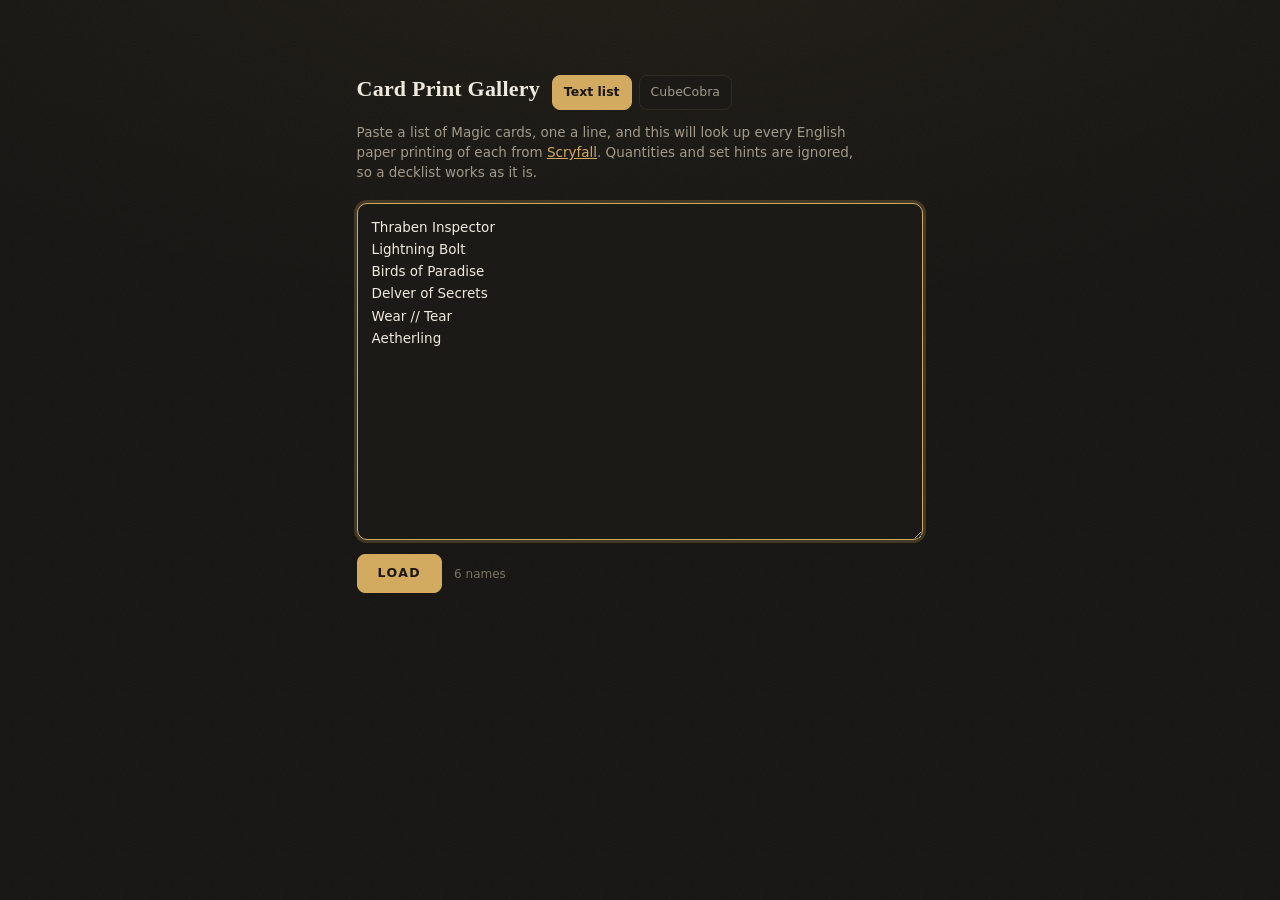
==== commit 5d8d5596: "cube cobra" ====
--- a/index.html
+++ b/index.html
@@ -11,7 +11,8 @@
      attributes on generated markup, not for a stylesheet. -->
 <meta http-equiv="Content-Security-Policy" content="
   default-src 'none';
-  connect-src 'self' https://api.scryfall.com https://*.scryfall.io;
+  connect-src 'self' https://api.scryfall.com https://*.scryfall.io
+              https://cubecobra.com https://www.cubecobra.com;
   img-src 'self' https://*.scryfall.io data:;
   script-src 'self';
   style-src 'self' 'unsafe-inline';
@@ -20,7 +21,7 @@
 <link rel="stylesheet" href="styles.css">
 <script type="module" src="js/main.js"></script>
 </head>
-<body data-view="list" data-state="idle">
+<body data-view="list">
 <!-- referenced by set symbols printed at uncommon; SVG fill takes a paint
      server like this but not a CSS gradient -->
 <svg width="0" height="0" aria-hidden="true" focusable="false" style="position:absolute">
@@ -35,11 +36,40 @@
   </defs>
 </svg>
 
-<section class="setup" id="view-list" aria-label="Card list">
-  <h1>Card Print Gallery</h1>
-  <p class="lede">Paste a list of Magic cards, one a line, and this will look up
+<!-- Panes are shown by `data-pane` matching the body's `data-view`; the shell
+     carries both of its children's names so it survives either. -->
+<section class="setup" data-pane="list cube diff" aria-label="Set up">
+  <div class="setup-head">
+    <h1>Card Print Gallery</h1>
+    <div class="modes" role="group" aria-label="Where the cards come from">
+      <button class="tog" id="mode-text" aria-pressed="true">Text list</button>
+      <button class="tog" id="mode-cube" aria-pressed="false">CubeCobra</button>
+    </div>
+    <div class="modes sub" data-pane="cube diff" role="group" aria-label="What to do with the cube">
+      <button class="tog" id="mode-view" aria-pressed="true">View</button>
+      <button class="tog" id="mode-diff" aria-pressed="false">Diff</button>
+    </div>
+  </div>
+
+<!-- One loader serves both the typed list and a single cube; the fetch row is
+     the only difference, so it names itself as cube-only rather than the pane
+     being built twice. -->
+<div id="view-load" data-pane="list cube" data-state="idle">
+  <p class="lede" data-pane="list">Paste a list of Magic cards, one a line, and this will look up
     every English paper printing of each from <a href="https://scryfall.com">Scryfall</a>.
     Quantities and set hints are ignored, so a decklist works as it is.</p>
+  <p class="lede" data-pane="cube">Give a CubeCobra cube and its list drops in below, ready to
+    edit. Every English paper printing of each card comes from
+    <a href="https://scryfall.com">Scryfall</a>.</p>
+
+  <div class="from" data-pane="cube">
+    <input type="text" id="cube" class="field grow" autocomplete="off" spellcheck="false"
+      aria-label="CubeCobra link or cube id"
+      placeholder="cubecobra.com/cube/list/… or peach_peasant">
+    <button class="tog" id="cube-get">Fetch</button>
+  </div>
+  <div class="count said" id="cube-note" data-pane="cube" role="status"></div>
+
   <textarea id="list" class="paste" rows="14" spellcheck="false" autocomplete="off"
     aria-label="Card names, one a line"
     placeholder="Thraben Inspector&#10;4 Lightning Bolt&#10;Birds of Paradise (rvr) 172"></textarea>
@@ -49,19 +79,95 @@
   </div>
   <div class="progress" id="progress">
     <div class="track"><div class="fill" id="bar"></div></div>
-    <div class="phase" id="phase"></div>
+    <ol class="steps" id="steps"></ol>
+    <div class="phase" id="phase" tabindex="-1" role="status"></div>
   </div>
   <div class="report" id="report"></div>
-  <div class="setup-bar" id="after">
+  <div class="setup-bar after" id="after">
     <button class="go" id="go-on">Continue</button>
     <span class="count">Load again after editing the list, or carry on with what was found.</span>
   </div>
+</div>
+
+<div id="view-diff" data-pane="diff">
+  <p class="lede">Resolve each cube's names, then choose what to look at: what they
+    share, or what one has that the other is missing.</p>
+  <div class="setup-bar share">
+    <button class="tog" id="share">Copy link</button>
+    <span class="count" id="share-note" role="status">The address bar keeps both cubes, so this
+      comparison can be handed to someone else.</span>
+  </div>
+
+  <details class="cube" id="cube-a" data-state="idle" open>
+    <summary>
+      <span class="side">Cube A</span>
+      <span class="cube-name serif" id="a-name">not set</span>
+      <span class="cube-stat" id="a-stat"></span>
+    </summary>
+    <div class="from">
+      <input type="text" id="a-src" class="field grow" autocomplete="off" spellcheck="false"
+        aria-label="Cube A link or id" placeholder="cubecobra.com/cube/list/… or an id">
+      <button class="tog" id="a-get">Fetch</button>
+    </div>
+    <div class="count said" id="a-note" role="status"></div>
+    <textarea id="a-list" class="paste" rows="6" spellcheck="false" autocomplete="off"
+      aria-label="Cube A card names, one a line"></textarea>
+    <div class="setup-bar">
+      <button class="go" id="a-load">Resolve</button>
+      <span class="count" id="a-count"></span>
+    </div>
+    <div class="progress">
+      <div class="track"><div class="fill" id="a-bar"></div></div>
+      <ol class="steps" id="a-steps"></ol>
+      <div class="phase" id="a-phase" tabindex="-1" role="status"></div>
+    </div>
+    <div class="report" id="a-report"></div>
+  </details>
+
+  <details class="cube" id="cube-b" data-state="idle" open>
+    <summary>
+      <span class="side">Cube B</span>
+      <span class="cube-name serif" id="b-name">not set</span>
+      <span class="cube-stat" id="b-stat"></span>
+    </summary>
+    <div class="from">
+      <input type="text" id="b-src" class="field grow" autocomplete="off" spellcheck="false"
+        aria-label="Cube B link or id" placeholder="cubecobra.com/cube/list/… or an id">
+      <button class="tog" id="b-get">Fetch</button>
+    </div>
+    <div class="count said" id="b-note" role="status"></div>
+    <textarea id="b-list" class="paste" rows="6" spellcheck="false" autocomplete="off"
+      aria-label="Cube B card names, one a line"></textarea>
+    <div class="setup-bar">
+      <button class="go" id="b-load">Resolve</button>
+      <span class="count" id="b-count"></span>
+    </div>
+    <div class="progress">
+      <div class="track"><div class="fill" id="b-bar"></div></div>
+      <ol class="steps" id="b-steps"></ol>
+      <div class="phase" id="b-phase" tabindex="-1" role="status"></div>
+    </div>
+    <div class="report" id="b-report"></div>
+  </details>
+
+  <section class="pick" id="pick" data-state="idle" hidden>
+    <h2 class="pick-h">What do you want to see?</h2>
+    <p class="pick-sum" id="pick-sum" role="status"></p>
+    <ul class="buckets" id="buckets"></ul>
+    <div class="setup-bar">
+      <button class="go" id="pick-load" disabled>Show these cards</button>
+      <span class="count" id="pick-count"></span>
+    </div>
+  </section>
+</div>
 </section>
 
-<header class="bar">
+<header class="bar" data-pane="gallery">
   <div class="brand">
     <h1>Card Print Gallery</h1>
+    <span class="ctx" id="ctx"></span>
     <div class="tally" id="tally"></div>
+    <div class="loading" id="loading" role="status"></div>
     <button class="tog chev" id="t-bar" aria-expanded="true" aria-controls="controls"
       aria-label="Hide controls" title="Hide controls">
       <svg class="i" viewBox="0 0 24 24" aria-hidden="true"><path d="M5 8.5 12 15.5 19 8.5"/></svg>
@@ -72,7 +178,7 @@
       <svg class="i" viewBox="0 0 24 24" aria-hidden="true">
         <path d="M4 20h4.1L19.3 8.8a2.1 2.1 0 0 0-3-3L5.1 17V20Z"/>
         <path d="M13.8 7.3l3 3"/>
-      </svg>Edit list</button>
+      </svg><span id="edit-label">Edit list</span></button>
     <input type="search" id="q" class="field" placeholder="Filter by card, set or artist" autocomplete="off" aria-label="Filter cards">
     <button class="tog" id="t-uniq" aria-pressed="true">Unique arts</button>
     <button class="tog" id="t-detail" aria-pressed="false">Print details</button>
@@ -81,8 +187,8 @@
     <nav class="nav" id="nav" aria-label="Jump to colour"></nav>
   </div>
 </header>
-<main id="out"></main>
-<div class="note" id="note"></div>
-<footer>Card data and images from the <a href="https://scryfall.com">Scryfall</a> API; artwork &copy; Wizards of the Coast and the credited artists. Prices are indicative USD market values.</footer>
+<main id="out" data-pane="gallery"></main>
+<div class="note" id="note" data-pane="gallery"></div>
+<footer data-pane="gallery">Card data and images from the <a href="https://scryfall.com">Scryfall</a> API; artwork &copy; Wizards of the Coast and the credited artists. Prices are indicative USD market values.</footer>
 </body>
 </html>
--- a/styles.css
+++ b/styles.css
@@ -35,17 +35,39 @@
 .serif{font-family:"Iowan Old Style","Palatino Linotype",Palatino,"Book Antiqua",Georgia,serif}
 
 /* ---- views ---- */
-/* One document, two states: the list you paste into, and the gallery it
-   builds. The gallery keeps its scroll position and its controls while you go
-   back to the list, so editing is a detour rather than a reload. */
-body[data-view="list"] .bar,
-body[data-view="list"] main,
-body[data-view="list"] .note,
-body[data-view="list"] footer,
-body[data-view="gallery"] .setup{display:none}
+/* One document, three screens: the list you paste into, the two cubes you
+   compare, and the gallery either builds. The gallery keeps its scroll
+   position and its controls while you go back, so editing is a detour rather
+   than a reload.
+
+   Each screen's elements name themselves with `data-pane`, and the current
+   view hides everything that is not it — so adding a view means adding one
+   rule here rather than remembering every element the new view must hide. A
+   pane may name more than one view (`~=`), which is how the setup shell
+   survives across both of the screens it holds. These rules only ever hide:
+   nothing gets a display value here, so layout stays with the components. */
+body[data-view="list"]    [data-pane]:not([data-pane~="list"]),
+body[data-view="cube"]    [data-pane]:not([data-pane~="cube"]),
+body[data-view="diff"]    [data-pane]:not([data-pane~="diff"]),
+body[data-view="gallery"] [data-pane]:not([data-pane~="gallery"]){display:none}
 
 /* ---- the list ---- */
 .setup{max-width:64ch; margin:0 auto; padding:8vh 22px 64px}
+/* two cubes and a chooser want more room than one textarea does */
+body[data-view="diff"] .setup{max-width:74ch}
+.setup-head{display:flex; align-items:baseline; gap:12px; flex-wrap:wrap}
+.modes{display:flex; gap:7px}
+/* the second choice belongs to the first, so it sits after it and is quieter */
+.modes.sub{margin-left:auto}
+.modes.sub .tog{font-size:11.5px; padding:5px 10px}
+
+/* where a cube comes from */
+.from{display:flex; gap:8px; align-items:center; margin-bottom:9px}
+.field.grow{width:auto; flex:1; min-width:0}
+.said:not(:empty){margin:-3px 0 11px}
+.said b{color:var(--accent); font-weight:600}
+.said .bad{color:var(--r)}
+.said .tog{font-size:11px; padding:3px 8px; margin-left:7px}
 .lede{color:var(--mid); font-size:13.5px; margin:12px 0 20px; max-width:58ch}
 .lede a{color:var(--accent)}
 .paste{
@@ -70,13 +92,30 @@
 .count{color:var(--faint); font-size:12px}
 
 /* ---- progress ---- */
+/* `data-state` belongs to a unit of work, not to the page: the list has one,
+   and each cube being compared has its own. So these are written against
+   whichever element carries it. Those elements never nest — one state per
+   unit, and no unit contains another. */
 .progress{margin-top:20px}
-body[data-state="idle"] .progress{display:none}
+[data-state="idle"] .progress{display:none}
 .track{height:5px; border-radius:3px; background:var(--sunk); overflow:hidden}
 .fill{height:100%; width:0; background:var(--accent); transition:width .25s ease}
 @media (prefers-reduced-motion:reduce){.fill{transition:none}}
 .phase{margin-top:8px; color:var(--mid); font-size:12px; min-height:1.4em}
 .phase .bad{color:var(--r)}
+
+/* One row per phase, each with its own tally — the phases count different
+   things, so a single running total would say less than nothing. */
+.steps{list-style:none; margin:12px 0 0; padding:0; display:flex; flex-direction:column; gap:6px}
+.step{display:flex; gap:10px; align-items:baseline; font-size:12.5px; color:var(--mid)}
+.step .mark{font-size:12px}
+.step.now{color:var(--ink)}
+.step.now .mark{color:var(--accent); animation:blink 1.1s ease-in-out infinite}
+.step.done .mark{color:var(--g)}
+.step .what{flex:1}
+.step .tick{color:var(--faint); font-size:12px}
+@keyframes blink{50%{opacity:.2}}
+@media (prefers-reduced-motion:reduce){.step.now .mark{animation:none}}
 
 /* ---- the verdict on each name ---- */
 .report:not(:empty){margin-top:22px}
@@ -102,8 +141,77 @@
 .check .tog{font-size:11.5px; padding:4px 9px}
 
 /* The way on is only offered once there is something to go on to. */
-#after{display:none}
-body[data-state="done"] #after{display:flex}
+.after{display:none}
+[data-state="done"] .after{display:flex}
+
+.share{margin:-6px 0 4px}
+.share .count{flex:1; min-width:18ch}
+
+/* ---- a cube being compared ---- */
+/* A rule down the side rather than a filled panel: the slot holds a textarea,
+   a progress block and a report, all of which already sit on --panel, and
+   tinting the ground under them would mean re-tinting every one. */
+.cube{border-left:3px solid var(--rule); padding-left:15px; margin-top:24px}
+.cube[data-state="working"]{border-left-color:var(--accent)}
+.cube[data-state="done"]{border-left-color:var(--g)}
+.cube > summary{
+  list-style:none; cursor:pointer; display:flex; gap:11px;
+  align-items:baseline; flex-wrap:wrap; padding:3px 0 9px;
+}
+.cube > summary::-webkit-details-marker{display:none}
+.cube > summary::after{
+  content:""; margin-left:auto; align-self:center; width:7px; height:7px;
+  border-right:1.5px solid var(--faint); border-bottom:1.5px solid var(--faint);
+  rotate:45deg; transition:rotate .18s ease;
+}
+.cube[open] > summary::after{rotate:-135deg}
+.cube > summary:focus-visible{outline:2px solid var(--accent); outline-offset:3px}
+.side{font-size:11px; letter-spacing:2.6px; text-transform:uppercase; color:var(--accent)}
+.cube-name{font-size:15.5px; overflow-wrap:anywhere}
+.cube-stat{color:var(--faint); font-size:12px}
+@media (prefers-reduced-motion:reduce){.cube > summary::after{transition:none}}
+
+/* ---- which cards to look at ---- */
+.pick{margin-top:34px}
+.pick-h{font-size:11.5px; font-weight:600; letter-spacing:2.6px;
+  text-transform:uppercase; color:var(--mid); margin:0}
+.pick-sum{color:var(--faint); font-size:12px; margin:7px 0 0}
+.buckets{list-style:none; margin:13px 0 0; padding:0; display:flex; flex-direction:column; gap:1px}
+.bucket{background:var(--panel); border:1px solid var(--rule)}
+.bucket:first-child{border-radius:8px 8px 0 0}
+.bucket:last-child{border-radius:0 0 8px 8px}
+.bucket:only-child{border-radius:8px}
+.bucket + .bucket{border-top:0}
+.bucket:has(input:checked){background:var(--sunk); border-color:var(--accent)}
+.bucket:has(input:disabled){opacity:.5}
+.pick-row{display:flex; gap:11px; align-items:baseline; padding:11px 13px; cursor:pointer}
+.bucket:has(input:disabled) .pick-row{cursor:default}
+.pick-row input{accent-color:var(--accent); flex:none; translate:0 2px}
+.pick-row .what{flex:1}
+.pick-row .what b{color:var(--accent); font-weight:600}
+.pick-row .who{display:block; color:var(--faint); font-size:11.5px; margin-top:2px}
+.pick-row .n{color:var(--accent); font-weight:600; font-size:14px}
+
+/* The preview expands below its own summary, so opening one never moves the
+   page under you — which is the whole reason it is a <details>. */
+.peek{padding:0 13px 11px}
+.peek > summary{list-style:none; cursor:pointer; color:var(--mid); font-size:11.5px; padding:2px 0}
+.peek > summary::-webkit-details-marker{display:none}
+.peek[open] > summary{color:var(--ink)}
+.peek > summary:focus-visible{outline:2px solid var(--accent); outline-offset:2px}
+/* Capped and scrolled in its own box: a bucket can hold 450 names, and the
+   containment stops a flick at the bottom carrying on into the page. Grid, not
+   columns — multi-column inside a fixed height flows sideways instead. */
+.names{
+  margin-top:8px; max-height:44vh; overflow:auto; overscroll-behavior:contain;
+  background:var(--sunk); border:1px solid var(--rule); border-radius:8px; padding:10px 12px;
+  display:grid; grid-template-columns:repeat(auto-fill,minmax(19ch,1fr)); gap:2px 16px;
+  font-size:12px; color:var(--mid);
+  scrollbar-width:thin; scrollbar-color:var(--rule) transparent;
+}
+.names span{overflow:hidden; text-overflow:ellipsis; white-space:nowrap}
+.names::-webkit-scrollbar{width:9px}
+.names::-webkit-scrollbar-thumb{background:var(--rule); border-radius:5px}
 
 /* ---- masthead ---- */
 /* The masthead has to be opaque to cover what scrolls under it, so it repeats
@@ -128,8 +236,18 @@
   font-family:"Iowan Old Style","Palatino Linotype",Palatino,Georgia,serif;
   font-size:22px; font-weight:600; margin:0; letter-spacing:.2px; text-wrap:balance;
 }
+/* which slice of a diff the gallery is showing; absent for a plain list */
+.ctx{
+  background:var(--sunk); border:1px solid var(--rule); border-radius:20px;
+  padding:3px 11px; font-size:11.5px; color:var(--accent); letter-spacing:.3px;
+}
+.ctx:empty{display:none}
 .tally{color:var(--mid); font-size:12.5px; letter-spacing:.4px}
 .tally b{color:var(--accent); font-weight:600}
+/* printings are still arriving; the gallery is browsable meanwhile */
+.loading{color:var(--faint); font-size:11.5px; letter-spacing:.4px}
+.loading:not(:empty){animation:breathe 1.6s ease-in-out infinite}
+.loading .bad{color:var(--r); animation:none}
 
 .controls{display:flex; flex-wrap:wrap; gap:7px; align-items:center; margin-top:12px}
 .field{
@@ -239,6 +357,21 @@
 .card:hover .shot{box-shadow:var(--shadow-lift)}
 @media (prefers-reduced-motion:reduce){.shot{transition:none}}
 
+/* A card whose printings have not landed yet. Same footprint as a real tile,
+   so nothing moves when one replaces the other; the stagger keeps a row of
+   them from pulsing as one block. */
+.ghost{
+  flex:none; width:var(--tile); aspect-ratio:488/680; background:var(--sunk);
+  border-radius:calc(6px + (var(--tile) - 112px) * 0.0439);
+  animation:breathe 1.5s ease-in-out infinite; animation-delay:calc(var(--i, 0) * .18s);
+}
+@keyframes breathe{50%{opacity:.4}}
+.none{color:var(--faint); font-size:12px; padding:6px 0}
+@media (prefers-reduced-motion:reduce){
+  .ghost, .loading:not(:empty){animation:none}
+  .ghost{opacity:.7}
+}
+
 /* hover plate — carries the facts when captions are hidden */
 .plate{
   position:absolute; inset:auto 0 0 0; padding:16px 9px 7px;
@@ -287,4 +420,9 @@
   .rail{position:static}
   .nav{margin-left:0}
   .field{width:100%}
-}
+  /* .field goes full width here, which would squeeze the Fetch button beside
+     it to nothing — let the row wrap instead. */
+  .from{flex-wrap:wrap}
+  .from .field{flex:1 1 100%}
+  .modes.sub{margin-left:0}
+}
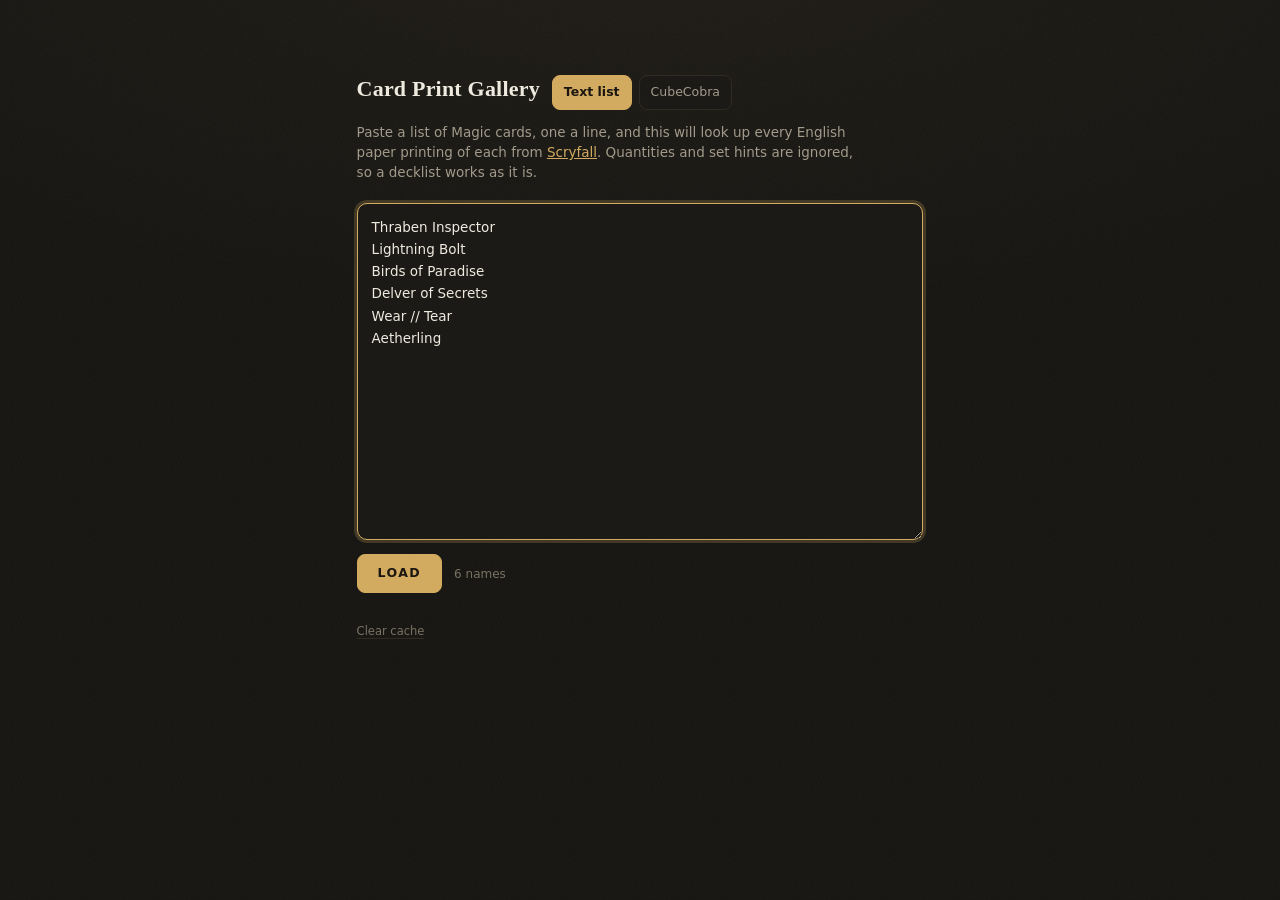
==== commit e93f5226: "cache + diff view, tuning" ====
--- a/index.html
+++ b/index.html
@@ -69,6 +69,10 @@
     <button class="tog" id="cube-get">Fetch</button>
   </div>
   <div class="count said" id="cube-note" data-pane="cube" role="status"></div>
+  <!-- Cubes pulled before, and the list last typed here: both are filled in
+       rather than acted on, so they sit above the thing they would fill. -->
+  <div class="seen" id="cube-seen" data-pane="cube"></div>
+  <div class="seen" id="typed-back"></div>
 
   <textarea id="list" class="paste" rows="14" spellcheck="false" autocomplete="off"
     aria-label="Card names, one a line"
@@ -110,6 +114,7 @@
       <button class="tog" id="a-get">Fetch</button>
     </div>
     <div class="count said" id="a-note" role="status"></div>
+    <div class="seen" id="a-seen"></div>
     <textarea id="a-list" class="paste" rows="6" spellcheck="false" autocomplete="off"
       aria-label="Cube A card names, one a line"></textarea>
     <div class="setup-bar">
@@ -122,6 +127,10 @@
       <div class="phase" id="a-phase" tabindex="-1" role="status"></div>
     </div>
     <div class="report" id="a-report"></div>
+    <div class="setup-bar after">
+      <button class="go" id="a-on">Use these anyway</button>
+      <span class="count">Take up a suggestion or fix a name, or carry on without the ones that did not match.</span>
+    </div>
   </details>
 
   <details class="cube" id="cube-b" data-state="idle" open>
@@ -136,6 +145,7 @@
       <button class="tog" id="b-get">Fetch</button>
     </div>
     <div class="count said" id="b-note" role="status"></div>
+    <div class="seen" id="b-seen"></div>
     <textarea id="b-list" class="paste" rows="6" spellcheck="false" autocomplete="off"
       aria-label="Cube B card names, one a line"></textarea>
     <div class="setup-bar">
@@ -148,6 +158,10 @@
       <div class="phase" id="b-phase" tabindex="-1" role="status"></div>
     </div>
     <div class="report" id="b-report"></div>
+    <div class="setup-bar after">
+      <button class="go" id="b-on">Use these anyway</button>
+      <span class="count">Take up a suggestion or fix a name, or carry on without the ones that did not match.</span>
+    </div>
   </details>
 
   <section class="pick" id="pick" data-state="idle" hidden>
@@ -160,6 +174,10 @@
     </div>
   </section>
 </div>
+
+<!-- Names and printings are kept for a week so a list looked at twice is only
+     fetched once. Hovering says how much that is costing. -->
+<p class="crumb"><button class="link" data-clear-cache>Clear cache</button></p>
 </section>
 
 <header class="bar" data-pane="gallery">
@@ -189,6 +207,7 @@
 </header>
 <main id="out" data-pane="gallery"></main>
 <div class="note" id="note" data-pane="gallery"></div>
-<footer data-pane="gallery">Card data and images from the <a href="https://scryfall.com">Scryfall</a> API; artwork &copy; Wizards of the Coast and the credited artists. Prices are indicative USD market values.</footer>
+<footer data-pane="gallery">Card data and images from the <a href="https://scryfall.com">Scryfall</a> API; artwork &copy; Wizards of the Coast and the credited artists. Prices are indicative USD market values.
+<button class="link" data-clear-cache>Clear cache</button></footer>
 </body>
 </html>
--- a/styles.css
+++ b/styles.css
@@ -70,6 +70,15 @@
 .said .tog{font-size:11px; padding:3px 8px; margin-left:7px}
 .lede{color:var(--mid); font-size:13.5px; margin:12px 0 20px; max-width:58ch}
 .lede a{color:var(--accent)}
+
+/* What has been looked up before, offered above the field or the box it would
+   fill. Quieter than the controls around it: these are suggestions, and an
+   empty one takes no room at all. */
+.seen{display:flex; gap:6px; align-items:center; flex-wrap:wrap}
+.seen:not(:empty){margin:0 0 11px}
+.seen .was{color:var(--faint); font-size:11.5px; margin-right:2px}
+.seen .tog{font-size:11.5px; padding:4px 9px; color:var(--faint)}
+.seen .tog:hover{color:var(--ink)}
 .paste{
   display:block; width:100%; resize:vertical;
   background:var(--panel); border:1px solid var(--rule); border-radius:10px;
@@ -140,9 +149,11 @@
 .check .why{color:var(--faint); font-size:12px}
 .check .tog{font-size:11.5px; padding:4px 9px}
 
-/* The way on is only offered once there is something to go on to. */
+/* Two ways for a run to end: `done` is finished with nothing left to look at,
+   `review` is finished with something outstanding. Only the second one has a
+   way on to offer. */
 .after{display:none}
-[data-state="done"] .after{display:flex}
+[data-state="review"] .after{display:flex}
 
 .share{margin:-6px 0 4px}
 .share .count{flex:1; min-width:18ch}
@@ -153,7 +164,10 @@
    tinting the ground under them would mean re-tinting every one. */
 .cube{border-left:3px solid var(--rule); padding-left:15px; margin-top:24px}
 .cube[data-state="working"]{border-left-color:var(--accent)}
+/* Green only once the side is settled — the chooser below waits on the same
+   thing, so the two never disagree about whether this cube is finished. */
 .cube[data-state="done"]{border-left-color:var(--g)}
+.cube[data-state="review"]{border-left-color:var(--r)}
 .cube > summary{
   list-style:none; cursor:pointer; display:flex; gap:11px;
   align-items:baseline; flex-wrap:wrap; padding:3px 0 9px;
@@ -187,10 +201,27 @@
 .pick-row{display:flex; gap:11px; align-items:baseline; padding:11px 13px; cursor:pointer}
 .bucket:has(input:disabled) .pick-row{cursor:default}
 .pick-row input{accent-color:var(--accent); flex:none; translate:0 2px}
+/* The shape of the answer, last on the row so all three line up against the
+   same edge. Fixed height and an intrinsic width, since the drawing is only as
+   wide as the two cubes make it — the same width on all three rows, because it
+   is the same drawing. The row is baseline-aligned for its two lines of text,
+   which a graphic has no business joining. */
+.venn{height:38px; width:auto; flex:none; align-self:center}
+.venn .ring{fill:none; stroke:var(--faint); stroke-width:1.1}
+.venn .on{fill:var(--accent); opacity:.4; transition:opacity .15s ease}
+.bucket:has(input:checked) .venn .on{opacity:1}
+.bucket:has(input:checked) .venn .ring{stroke:var(--accent)}
+@media (prefers-reduced-motion:reduce){.venn .on{transition:none}}
 .pick-row .what{flex:1}
 .pick-row .what b{color:var(--accent); font-weight:600}
 .pick-row .who{display:block; color:var(--faint); font-size:11.5px; margin-top:2px}
-.pick-row .n{color:var(--accent); font-weight:600; font-size:14px}
+/* Right-aligned in a fixed column so 17 and 457 sit under each other rather
+   than each hanging off the end of its own label. */
+/* Right-aligned in a fixed column, and centred against the diagram rather than
+   sitting on the label's first baseline — it reads as the diagram's number. */
+.pick-row .n{color:var(--accent); font-weight:600; font-size:14px;
+  min-width:4ch; text-align:right; font-variant-numeric:tabular-nums;
+  align-self:center}
 
 /* The preview expands below its own summary, so opening one never moves the
    page under you — which is the whole reason it is a <details>. */
@@ -414,6 +445,20 @@
   padding:1px 6px; border-radius:5px; font-size:11.5px}
 footer{padding:10px 22px 56px; color:var(--faint); font-size:11.5px; max-width:70ch}
 footer a{color:var(--mid)}
+
+/* Text that happens to be a button. Clearing the cache is a thing you go
+   looking for rather than a thing offered, so it is written into the page at
+   the size of the prose around it and wears no control of its own. */
+.link{
+  background:none; border:0; padding:0; color:var(--faint);
+  font:inherit; cursor:pointer;
+  text-decoration:underline; text-decoration-color:var(--rule); text-underline-offset:3px;
+}
+.link:hover{color:var(--mid); text-decoration-color:var(--faint)}
+.link:focus-visible{outline:2px solid var(--accent); outline-offset:3px; border-radius:3px}
+/* The last line of the setup column, inside it, so it lines up with the box
+   above rather than with the window. */
+.crumb{margin:30px 0 0; font-size:11.5px}
 .blank{padding:44px 22px; color:var(--mid)}
 @media(max-width:760px){
   .row{grid-template-columns:1fr; gap:9px}
